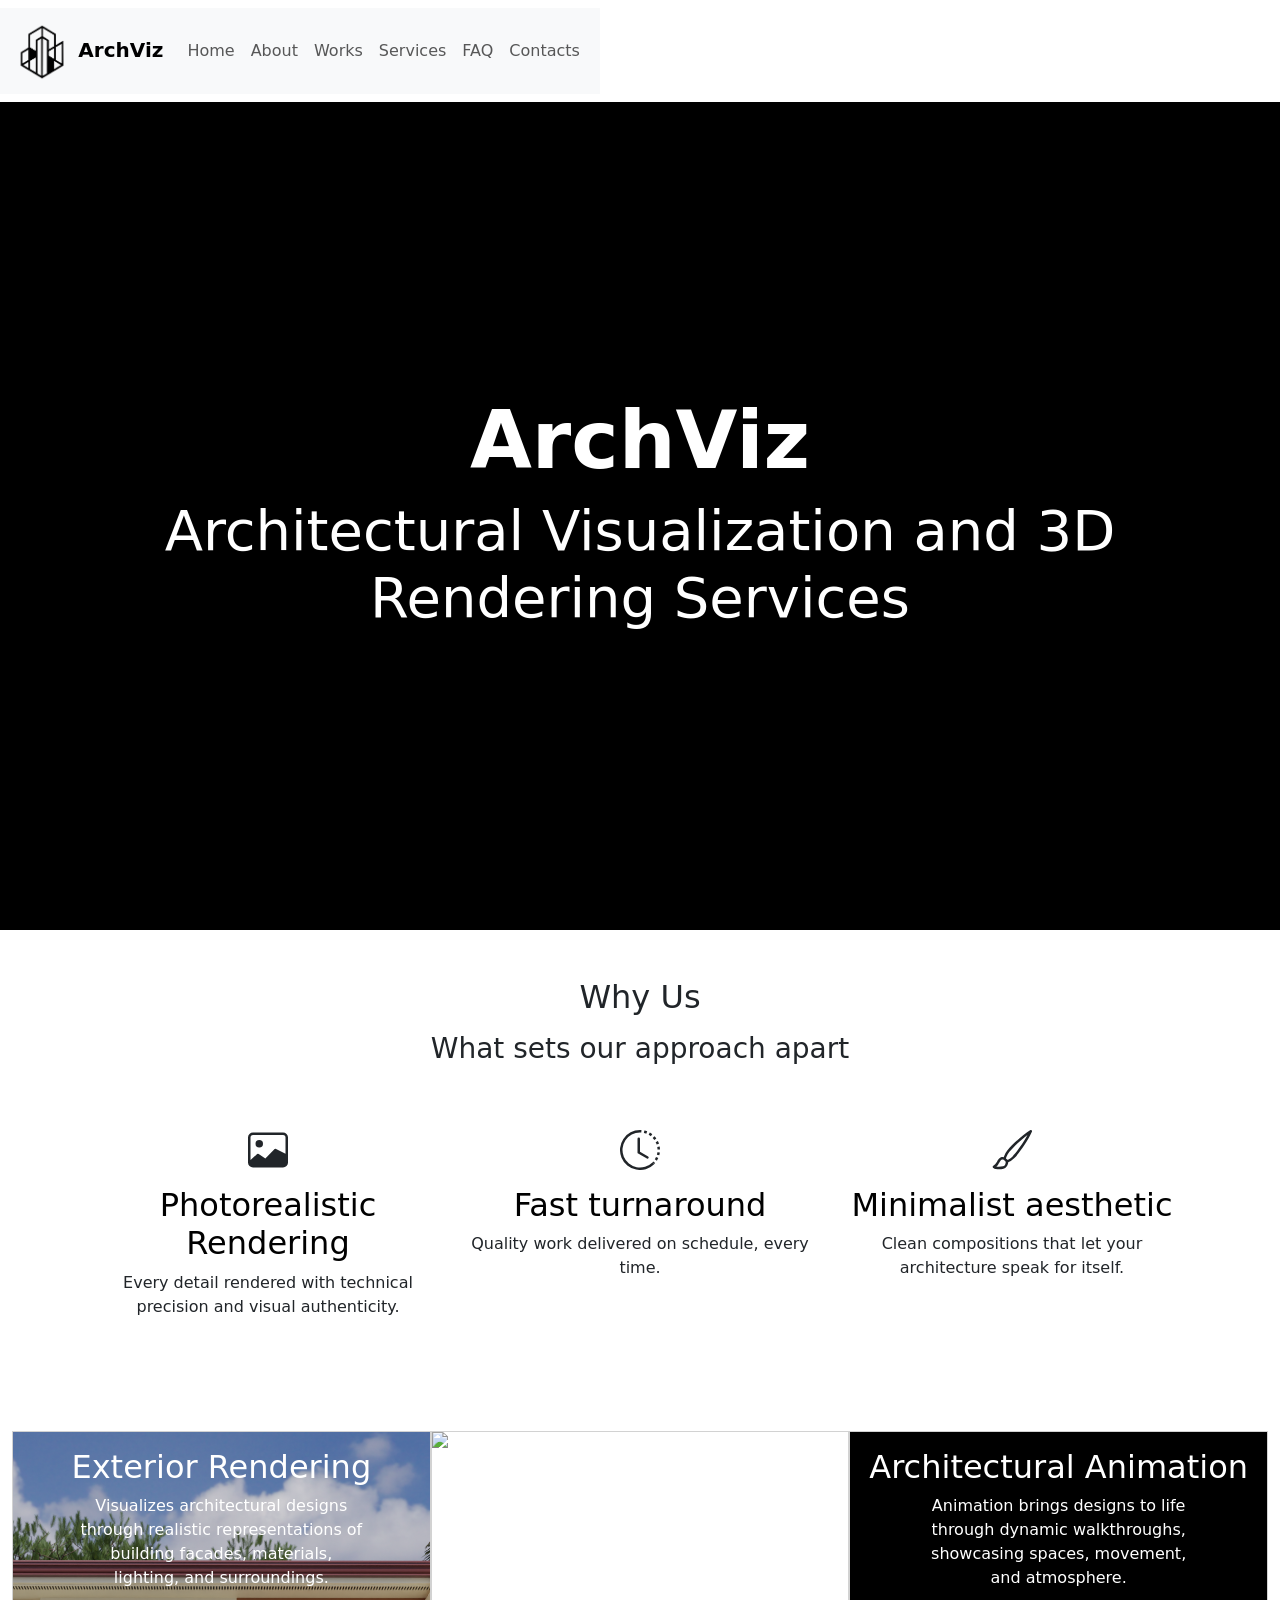
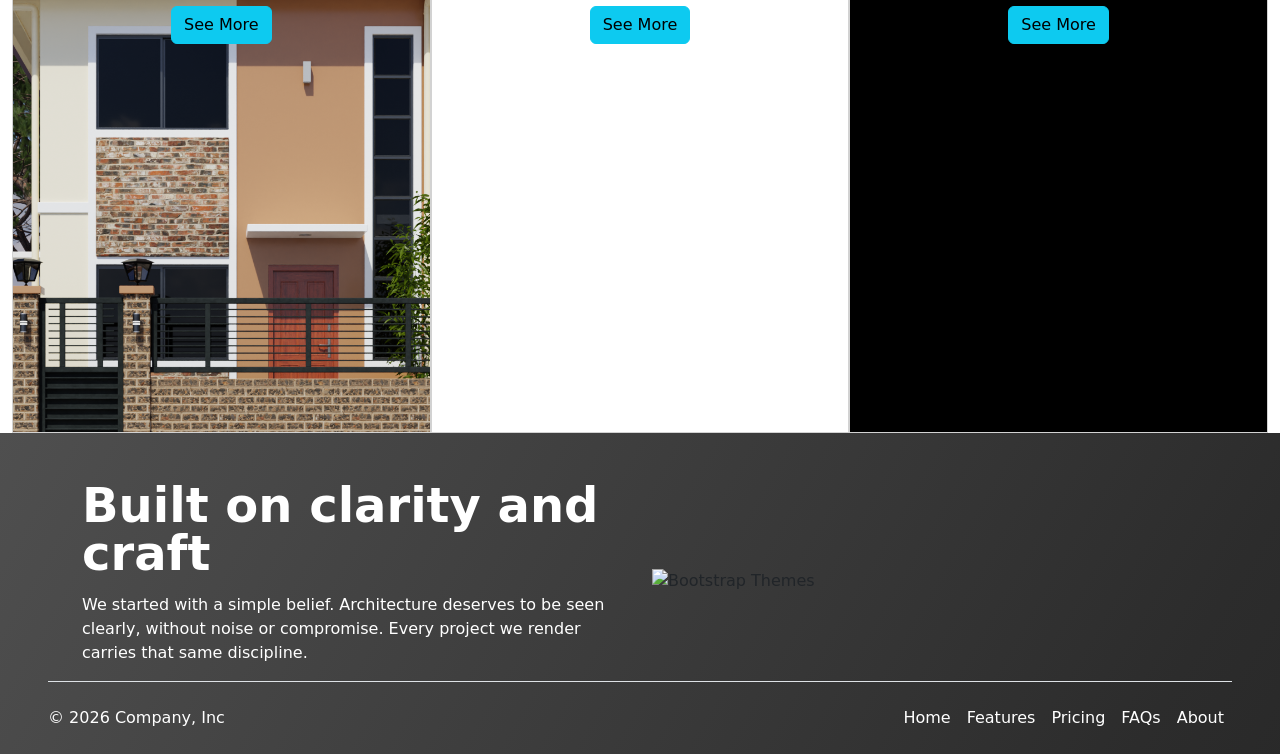
==== index.html @ f2f6d69a "Update index.html" ====
<!DOCTYPE html>
<html lang="en">
<head>
    <meta charset="UTF-8">
    <meta name="viewport" content="width=device-width, initial-scale=1.0">
    <title>ArchViz</title>
    <link rel="stylesheet" href="./style.css">
    <script src="./script.js"></script>
    <link href="https://cdn.jsdelivr.net/npm/bootstrap@5.3.8/dist/css/bootstrap.min.css" rel="stylesheet" integrity="sha384-sRIl4kxILFvY47J16cr9ZwB07vP4J8+LH7qKQnuqkuIAvNWLzeN8tE5YBujZqJLB" crossorigin="anonymous">
</head>

<body>

<!-- Loader Overlay -->
  <div id="loader-wrapper">
    <div class="loader-content">
        <!-- Replace with your logo -->
      <img src="./images/logo.png" alt="Logo" class="logo-loader mb-3">
    </div>
  </div>

<!-- Demo navbar -->
<section class="navbar">
<nav class="navbar navbar-expand-lg bg-body-tertiary">
  <div class="container-fluid">
    <a class="navbar-brand" href="#"> <img src="./images/logo.png" alt="" height="60px"> <b>ArchViz</b></a>
    <button class="navbar-toggler" type="button" data-bs-toggle="collapse" data-bs-target="#navbarSupportedContent" aria-controls="navbarSupportedContent" aria-expanded="false" aria-label="Toggle navigation">
      <span class="navbar-toggler-icon"></span>
    </button>
    <div class="collapse navbar-collapse" id="navbarSupportedContent">
      <ul class="navbar-nav me-auto mb-2 mb-lg-0">
        <li class="nav-item active"><a href="#" class="nav-link">Home</a></li>
        <li class="nav-item"><a href="#" class="nav-link">About</a></li>
        <li class="nav-item"><a href="#" class="nav-link">Works</a></li>
        <li class="nav-item"><a href="#" class="nav-link">Services</a></li>
        <li class="nav-item"><a href="#" class="nav-link">FAQ</a></li>
        <li class="nav-item"><a href="#" class="nav-link">Contacts</a></li>
      </ul>
    </div>
  </div>
</nav>
</section>
<!-- End -->


<!-- Background video -->
<section class="hero-header">
<div class="video-background-holder">
  <div class="video-background-overlay"></div>
  <video playsinline="playsinline" autoplay="autoplay" muted="muted" loop="loop">
        <source src="./videos/hero_01.mp4" type="video/mp4">
    </video>
  <div class="video-background-content container h-100">
    <div class="d-flex h-100 text-center align-items-center">
      <div class="w-100 text-white " >
        <h1 class="display-1 fw-bold">ArchViz</h1>
        <h2 class="display-4">Architectural Visualization and 3D Rendering Services</h2>
      </div>
    </div>
  </div>
</div>
</section>
<!-- End -->

<section class="benifits-section">
<div class="container px-4 py-5" id="featured-3" bis_skin_checked="1">
  <h2 class="pb-2 text-center">Why Us</h2>
  <h3 class="pb-2 text-center">What sets our approach apart</h3>
  <div class="row g-4 py-5 row-cols-1 row-cols-lg-3 text-center" bis_skin_checked="1">
    <div class="feature col" bis_skin_checked="1">
      <div class="feature-icon d-inline-flex align-items-center justify-content-center text-bg-white bg-gradient fs-2 mb-3" bis_skin_checked="1">
        <svg xmlns="http://www.w3.org/2000/svg" width="40" height="40" fill="currentColor" class="bi bi-image" viewBox="0 0 16 16">
          <path d="M6.002 5.5a1.5 1.5 0 1 1-3 0 1.5 1.5 0 0 1 3 0"/>
          <path d="M2.002 1a2 2 0 0 0-2 2v10a2 2 0 0 0 2 2h12a2 2 0 0 0 2-2V3a2 2 0 0 0-2-2zm12 1a1 1 0 0 1 1 1v6.5l-3.777-1.947a.5.5 0 0 0-.577.093l-3.71 3.71-2.66-1.772a.5.5 0 0 0-.63.062L1.002 12V3a1 1 0 0 1 1-1z"/>
        </svg>
      </div>
      <h3 class="fs-2 text-body-emphasis">Photorealistic Rendering</h3>
      <p>Every detail rendered with technical precision and visual authenticity.</p>
    </div>
    <div class="feature col" bis_skin_checked="1">
      <div class="feature-icon d-inline-flex align-items-center justify-content-center text-bg-white bg-gradient fs-2 mb-3" bis_skin_checked="1">
        <svg xmlns="http://www.w3.org/2000/svg" width="40" height="40" fill="currentColor" class="bi bi-clock-history" viewBox="0 0 16 16">
          <path d="M8.515 1.019A7 7 0 0 0 8 1V0a8 8 0 0 1 .589.022zm2.004.45a7 7 0 0 0-.985-.299l.219-.976q.576.129 1.126.342zm1.37.71a7 7 0 0 0-.439-.27l.493-.87a8 8 0 0 1 .979.654l-.615.789a7 7 0 0 0-.418-.302zm1.834 1.79a7 7 0 0 0-.653-.796l.724-.69q.406.429.747.91zm.744 1.352a7 7 0 0 0-.214-.468l.893-.45a8 8 0 0 1 .45 1.088l-.95.313a7 7 0 0 0-.179-.483m.53 2.507a7 7 0 0 0-.1-1.025l.985-.17q.1.58.116 1.17zm-.131 1.538q.05-.254.081-.51l.993.123a8 8 0 0 1-.23 1.155l-.964-.267q.069-.247.12-.501m-.952 2.379q.276-.436.486-.908l.914.405q-.24.54-.555 1.038zm-.964 1.205q.183-.183.35-.378l.758.653a8 8 0 0 1-.401.432z"/>
          <path d="M8 1a7 7 0 1 0 4.95 11.95l.707.707A8.001 8.001 0 1 1 8 0z"/>
          <path d="M7.5 3a.5.5 0 0 1 .5.5v5.21l3.248 1.856a.5.5 0 0 1-.496.868l-3.5-2A.5.5 0 0 1 7 9V3.5a.5.5 0 0 1 .5-.5"/>
        </svg>
      </div>
      <h3 class="fs-2 text-body-emphasis">Fast turnaround</h3>
      <p>Quality work delivered on schedule, every time.</p>

    </div>
    <div class="feature col" bis_skin_checked="1">
      <div class="feature-icon d-inline-flex align-items-center justify-content-center text-bg-whjite bg-gradient fs-2 mb-3" bis_skin_checked="1">
        <svg xmlns="http://www.w3.org/2000/svg" width="40" height="40" fill="currentColor" class="bi bi-brush" viewBox="0 0 16 16">
         <path d="M15.825.12a.5.5 0 0 1 .132.584c-1.53 3.43-4.743 8.17-7.095 10.64a6.1 6.1 0 0 1-2.373 1.534c-.018.227-.06.538-.16.868-.201.659-.667 1.479-1.708 1.74a8.1 8.1 0 0 1-3.078.132 4 4 0 0 1-.562-.135 1.4 1.4 0 0 1-.466-.247.7.7 0 0 1-.204-.288.62.62 0 0 1 .004-.443c.095-.245.316-.38.461-.452.394-.197.625-.453.867-.826.095-.144.184-.297.287-.472l.117-.198c.151-.255.326-.54.546-.848.528-.739 1.201-.925 1.746-.896q.19.012.348.048c.062-.172.142-.38.238-.608.261-.619.658-1.419 1.187-2.069 2.176-2.67 6.18-6.206 9.117-8.104a.5.5 0 0 1 .596.04M4.705 11.912a1.2 1.2 0 0 0-.419-.1c-.246-.013-.573.05-.879.479-.197.275-.355.532-.5.777l-.105.177c-.106.181-.213.362-.32.528a3.4 3.4 0 0 1-.76.861c.69.112 1.736.111 2.657-.12.559-.139.843-.569.993-1.06a3 3 0 0 0 .126-.75zm1.44.026c.12-.04.277-.1.458-.183a5.1 5.1 0 0 0 1.535-1.1c1.9-1.996 4.412-5.57 6.052-8.631-2.59 1.927-5.566 4.66-7.302 6.792-.442.543-.795 1.243-1.042 1.826-.121.288-.214.54-.275.72v.001l.575.575zm-4.973 3.04.007-.005zm3.582-3.043.002.001h-.002z"/>
        /svg>
      </div>
      <h3 class="fs-2 text-body-emphasis">Minimalist aesthetic</h3>
      <p>Clean compositions that let your architecture speak for itself.</p>
    </div>
  </div>
</div>
</section>


<section id="features-list">
<div class="container-fluid">
    <div class="row no-padding mt-0">
      <div class="card rounded-0 text-white col-lg-4">
        <img src="./images/exterior_01.png" class="card-img" alt="...">
        <div class="card-img-overlay d-flex flex-column justify-content-start align-items-center">
          <h2 class="card-title">Exterior Rendering</h2>
          <p class="card-text px-0 px-sm-3 px-xl-5">Visualizes architectural designs through realistic representations of building facades, materials, lighting, and surroundings.</p>
          <button type="button" class="btn btn-info">See More</button>
        </div>
      </div>
      <div class="card rounded-0 text-white col-lg-4">
        <img src="./images/interior_01.png" class="card-img" alt="...">
        <div class="card-img-overlay d-flex flex-column justify-content-start align-items-center">
          <h2 class="card-title">Interior Rendering</h2>
          <p class="card-text px-0 px-sm-3 px-xl-5">Transforms design concepts into realistic visuals, showcasing layout, lighting, materials, and overall ambiance.</p>
          <button type="button" class="btn btn-info">See More</button>
        </div>
      </div>
      <div class="card rounded-0 text-white col-lg-4">
        <div class="video-background-holder1 card-img">
          <video playsinline="playsinline" autoplay="autoplay" muted="muted" loop="loop">
                <source src="./videos/animation.mp4" type="video/mp4">
            </video>
        </div>
        <div class="card-img-overlay d-flex flex-column justify-content-start align-items-center">
          <h2 class="card-title">Architectural Animation</h2>
          <p class="card-text px-0 px-sm-3 px-xl-5">Animation brings designs to life through dynamic walkthroughs, showcasing spaces, movement, and atmosphere.</p>
          <button type="button" class="btn btn-info">See More</button>
        </div>
      </div>
    </div>
</div>
</section>

<section id="about-section" class="gradient-background">
  <div class="container col-xl-12">
    <div class="row flex-lg-row-reverse align-items-center pt-5">
      <div class="col-10 col-sm-8 col-lg-6"">
        <img src="./images/about_section.png" class="d-block mx-lg-auto img-fluid" alt="Bootstrap Themes" height="200" loading="lazy">
      </div>
      <div class="col-lg-6 text-white">
        <h2 class="display-5 fw-bold lh-1 mb-3">Built on clarity and craft</h2>
        <p>We started with a simple belief. Architecture deserves to be seen clearly, without noise or compromise. Every project we render carries that same discipline.</p>
      </div>
    </div>
  </div>
    <footer class="d-flex flex-wrap justify-content-between align-items-center py-3 my-0 mx-5 border-top">
    <p class="col-md-4 mb-0 text-white">© 2026 Company, Inc</p>
    <ul class="nav col-md-4 justify-content-end">
      <li class="nav-item">
        <a href="#" class="nav-link px-2 text-white ">Home</a>
      </li>
      <li class="nav-item">
        <a href="#" class="nav-link px-2 text-white">Features</a>
      </li>
      <li class="nav-item"><a href="#" class="nav-link px-2 text-white">Pricing</a>
      </li>
      <li class="nav-item"><a href="#" class="nav-link px-2 text-white">FAQs</a>
      </li>
      <li class="nav-item"><a href="#" class="nav-link px-2 text-white">About</a>
      </li>
    </ul>
  </footer>
</section>


<script src="https://cdn.jsdelivr.net/npm/bootstrap@5.3.8/dist/js/bootstrap.bundle.min.js" integrity="sha384-FKyoEForCGlyvwx9Hj09JcYn3nv7wiPVlz7YYwJrWVcXK/BmnVDxM+D2scQbITxI" crossorigin="anonymous"></script>
</body>
</html>
---- style.css ----
/*
*
* ==========================================
* CUSTOM UTIL CLASSES
* ==========================================
*
*/
.video-background-holder {
  position: relative;
  background-color: black;
  height: calc(100vh - 72px);
  min-height: 25rem;
  width: 100%;
  overflow: hidden;
}

.video-background-holder video {
  position: absolute;
  top: 50%;
  left: 50%;
  min-width: 100%;
  min-height: 100%;
  width: auto;
  height: auto;
  z-index: 0;
  -ms-transform: translateX(-50%) translateY(-50%);
  -moz-transform: translateX(-50%) translateY(-50%);
  -webkit-transform: translateX(-50%) translateY(-50%);
  transform: translateX(-50%) translateY(-50%);
}

.video-background-content {
  position: relative;
  z-index: 2;
}

.video-background-overlay {
  position: absolute;
  top: 0;
  left: 0;
  height: 100%;
  width: 100%;
  background-color: black;
  opacity: 0.5;
  z-index: 1;
}


.video-background-holder1 {
  position: relative;
  background-color: black;
  min-height: 25rem;
  width: 100%;
  overflow: hidden;
}

.video-background-holder1 video {
  position: absolute;
  top: 50%;
  left: 50%;
  min-width: 100%;
  min-height: 100%;
  width: auto;
  height: auto;
  z-index: 0;
  -ms-transform: translateX(-50%) translateY(-50%);
  -moz-transform: translateX(-50%) translateY(-50%);
  -webkit-transform: translateX(-50%) translateY(-50%);
  transform: translateX(-50%) translateY(-50%);
}
/*
*
* ==========================================
* FOR DEMO PURPOSES
* ==========================================
*
*/

#loader-wrapper {
    position: fixed;
    top: 0;
    left: 0;
    width: 100%;
    height: 100%;
    background-color: #ffffff; /* Loader background */
    display: flex;
    justify-content: center;
    align-items: center;
    z-index: 9999; /* Ensure it stays on top */
    transition: opacity 0.5s ease-out, visibility 0.5s;
}

.loader-content {
    text-align: center;
}

.logo-loader {
    width: 300px; /* Adjust size */
    display: block;
}

/* Class to fade out the loader */
#loader-wrapper.loaded {
    opacity: 0;
    visibility: hidden;
}

/* PAGE LOADER */

/* Custom CSS to remove gaps */
.no-padding [class*='col-'] {
    padding-left: 0;
    padding-right: 0;
}
.no-padding.row {
    height: 300%;
    margin-left: 0;
    margin-right: 0;
}

.card-img {
    border-radius: 0 !important;
    height: 600px;       /* Set your desired height */
    width: 100%;         /* Fill the horizontal column */
    object-fit: cover;   /* Maintain aspect ratio by cropping */
}

.card-text{
  text-align: center;
}

.gradient-background {
  background: linear-gradient(300deg, #141414, #2C2C2C, #4F4F4F);
  background-size: 180% 180%;
  animation: gradient-animation 18s ease infinite;
}

@keyframes gradient-animation {
  0% {
    background-position: 0% 50%;
  }
  50% {
    background-position: 100% 50%;
  }
  100% {
    background-position: 0% 50%;
  }
}
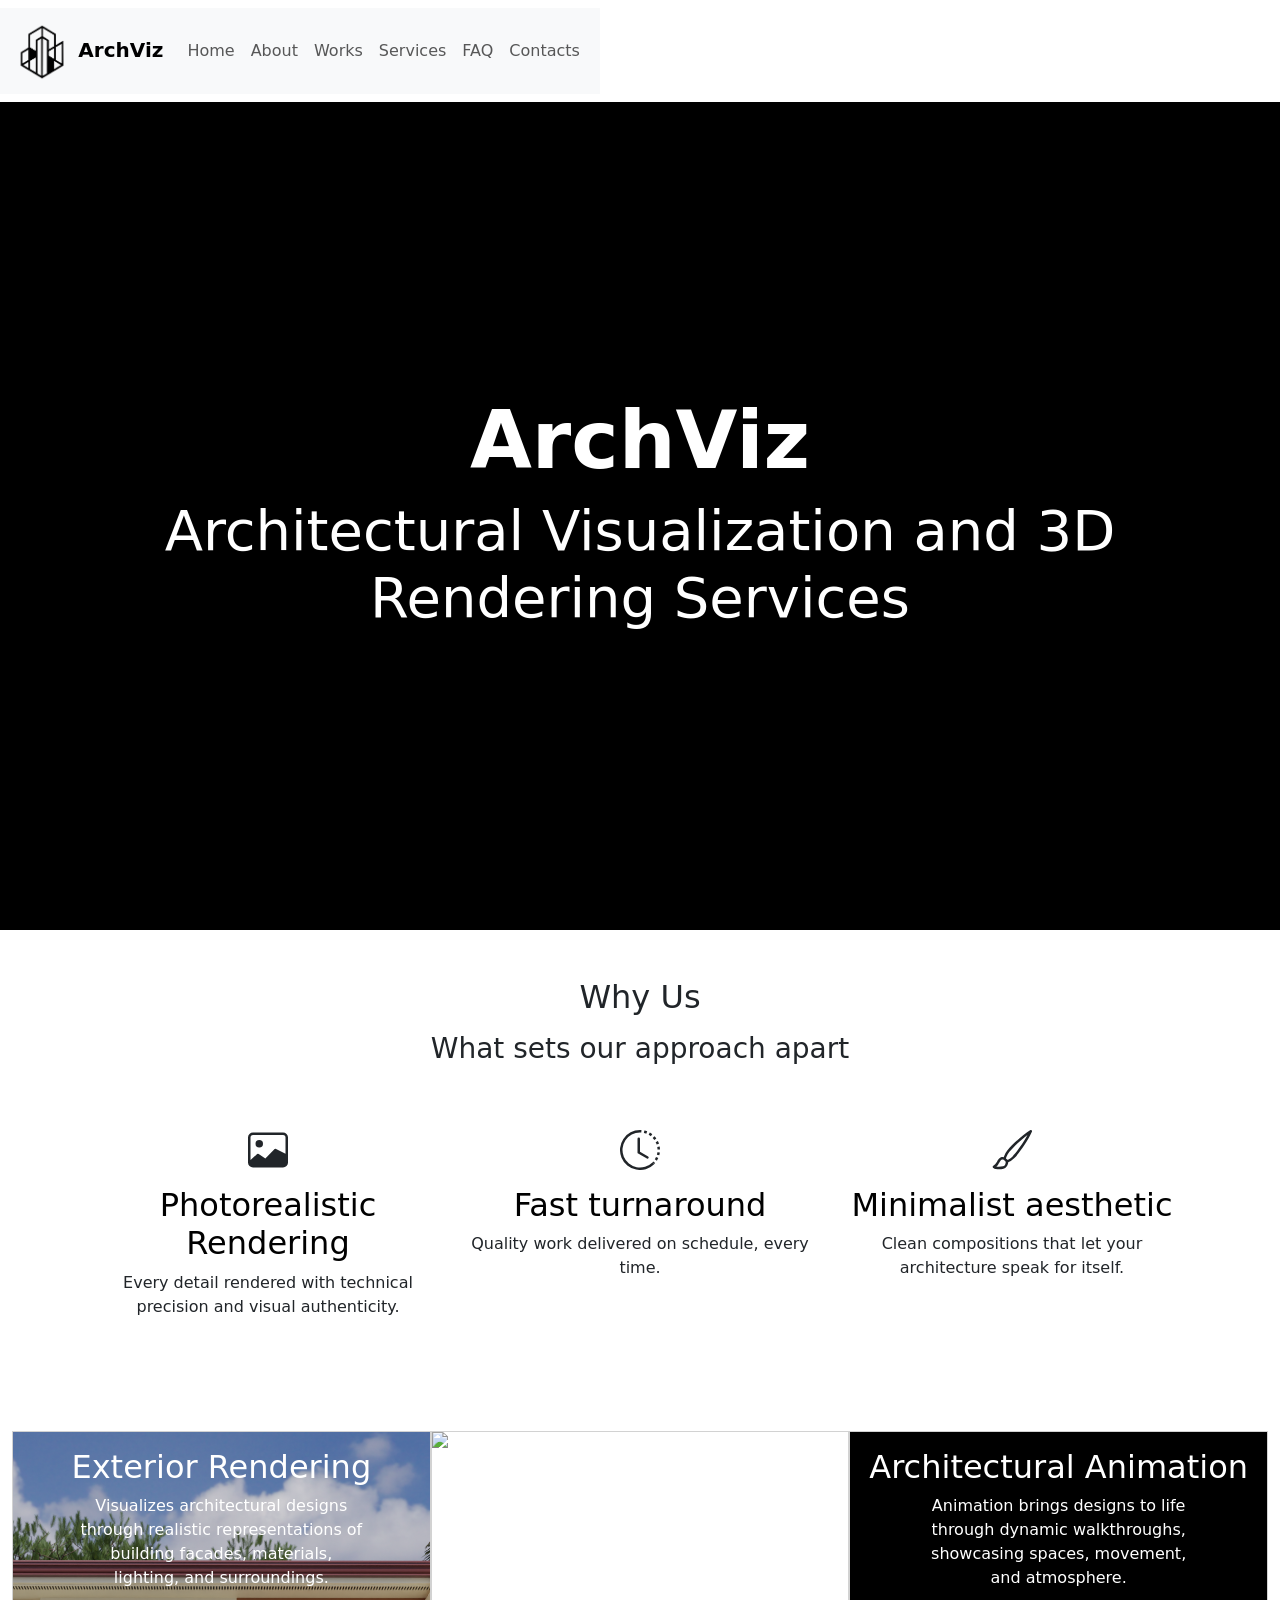
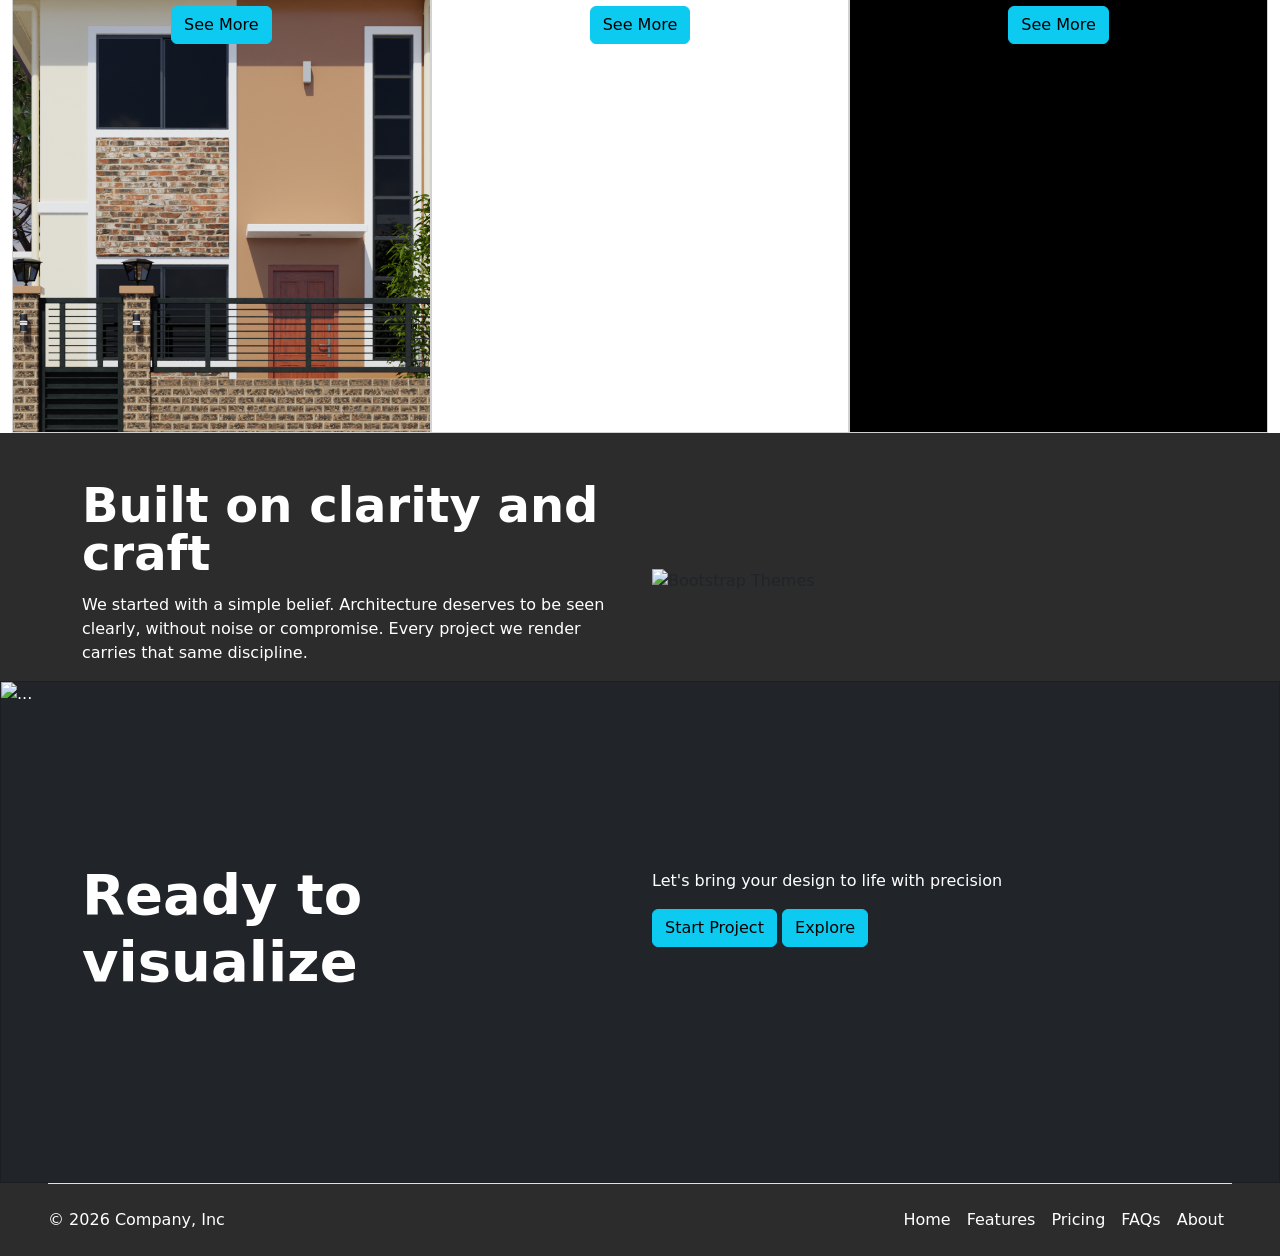
==== commit be67615e: "Add files via upload" ====
--- a/index.html
+++ b/index.html
@@ -52,7 +52,7 @@
     </video>
   <div class="video-background-content container h-100">
     <div class="d-flex h-100 text-center align-items-center">
-      <div class="w-100 text-white " >
+      <div class="w-100 text-white" >
         <h1 class="display-1 fw-bold">ArchViz</h1>
         <h2 class="display-4">Architectural Visualization and 3D Rendering Services</h2>
       </div>
@@ -138,7 +138,7 @@
 </div>
 </section>
 
-<section id="about-section" class="gradient-background">
+<section id="about-section" class="dark-bg">
   <div class="container col-xl-12">
     <div class="row flex-lg-row-reverse align-items-center pt-5">
       <div class="col-10 col-sm-8 col-lg-6"">
@@ -150,7 +150,32 @@
       </div>
     </div>
   </div>
-    <footer class="d-flex flex-wrap justify-content-between align-items-center py-3 my-0 mx-5 border-top">
+</section>
+
+<section id="CTA">
+  <div class="container-fluid px-0">
+    <div class="card rounded-0 bg-dark text-white">
+      <img src="./images/cta.png" class="cta-image" alt="...">
+      <div class="card-img-overlay d-flex flex-row justify-content-start align-items-center p-5">
+        <div class="container">
+        <div class="row">
+        <div class="col-lg-6 ">
+          <h2 class="display-4 fw-bold">Ready to visualize</h2>
+        </div>
+        <div class="col-lg-6 pt-sm-2">
+          <p>Let's bring your design to life with precision</p>
+          <button type="button" class="btn btn-info">Start Project</button>
+          <button type="button" class="btn btn-info">Explore</button>
+        </div>
+        </div>
+        </div>
+      </div>
+    </div>
+  </div>
+</section>
+
+<section id="footer" class="dark-bg">
+  <footer class="d-flex flex-wrap justify-content-between align-items-center py-3 my-0 mx-5 border-top">
     <p class="col-md-4 mb-0 text-white">© 2026 Company, Inc</p>
     <ul class="nav col-md-4 justify-content-end">
       <li class="nav-item">
@@ -172,4 +197,4 @@
 
 <script src="https://cdn.jsdelivr.net/npm/bootstrap@5.3.8/dist/js/bootstrap.bundle.min.js" integrity="sha384-FKyoEForCGlyvwx9Hj09JcYn3nv7wiPVlz7YYwJrWVcXK/BmnVDxM+D2scQbITxI" crossorigin="anonymous"></script>
 </body>
-</html>
+</html>
--- a/style.css
+++ b/style.css
@@ -125,6 +125,13 @@
     object-fit: cover;   /* Maintain aspect ratio by cropping */
 }
 
+.cta-image {
+    border-radius: 0 !important;
+    height: 500px;       /* Set your desired height */
+    width: 100%;         /* Fill the horizontal column */
+    object-fit: cover;   /* Maintain aspect ratio by cropping */
+}
+
 .card-text{
   text-align: center;
 }
@@ -145,4 +152,8 @@
   100% {
     background-position: 0% 50%;
   }
+}
+
+.dark-bg {
+  background-color: #2C2C2C;
 }
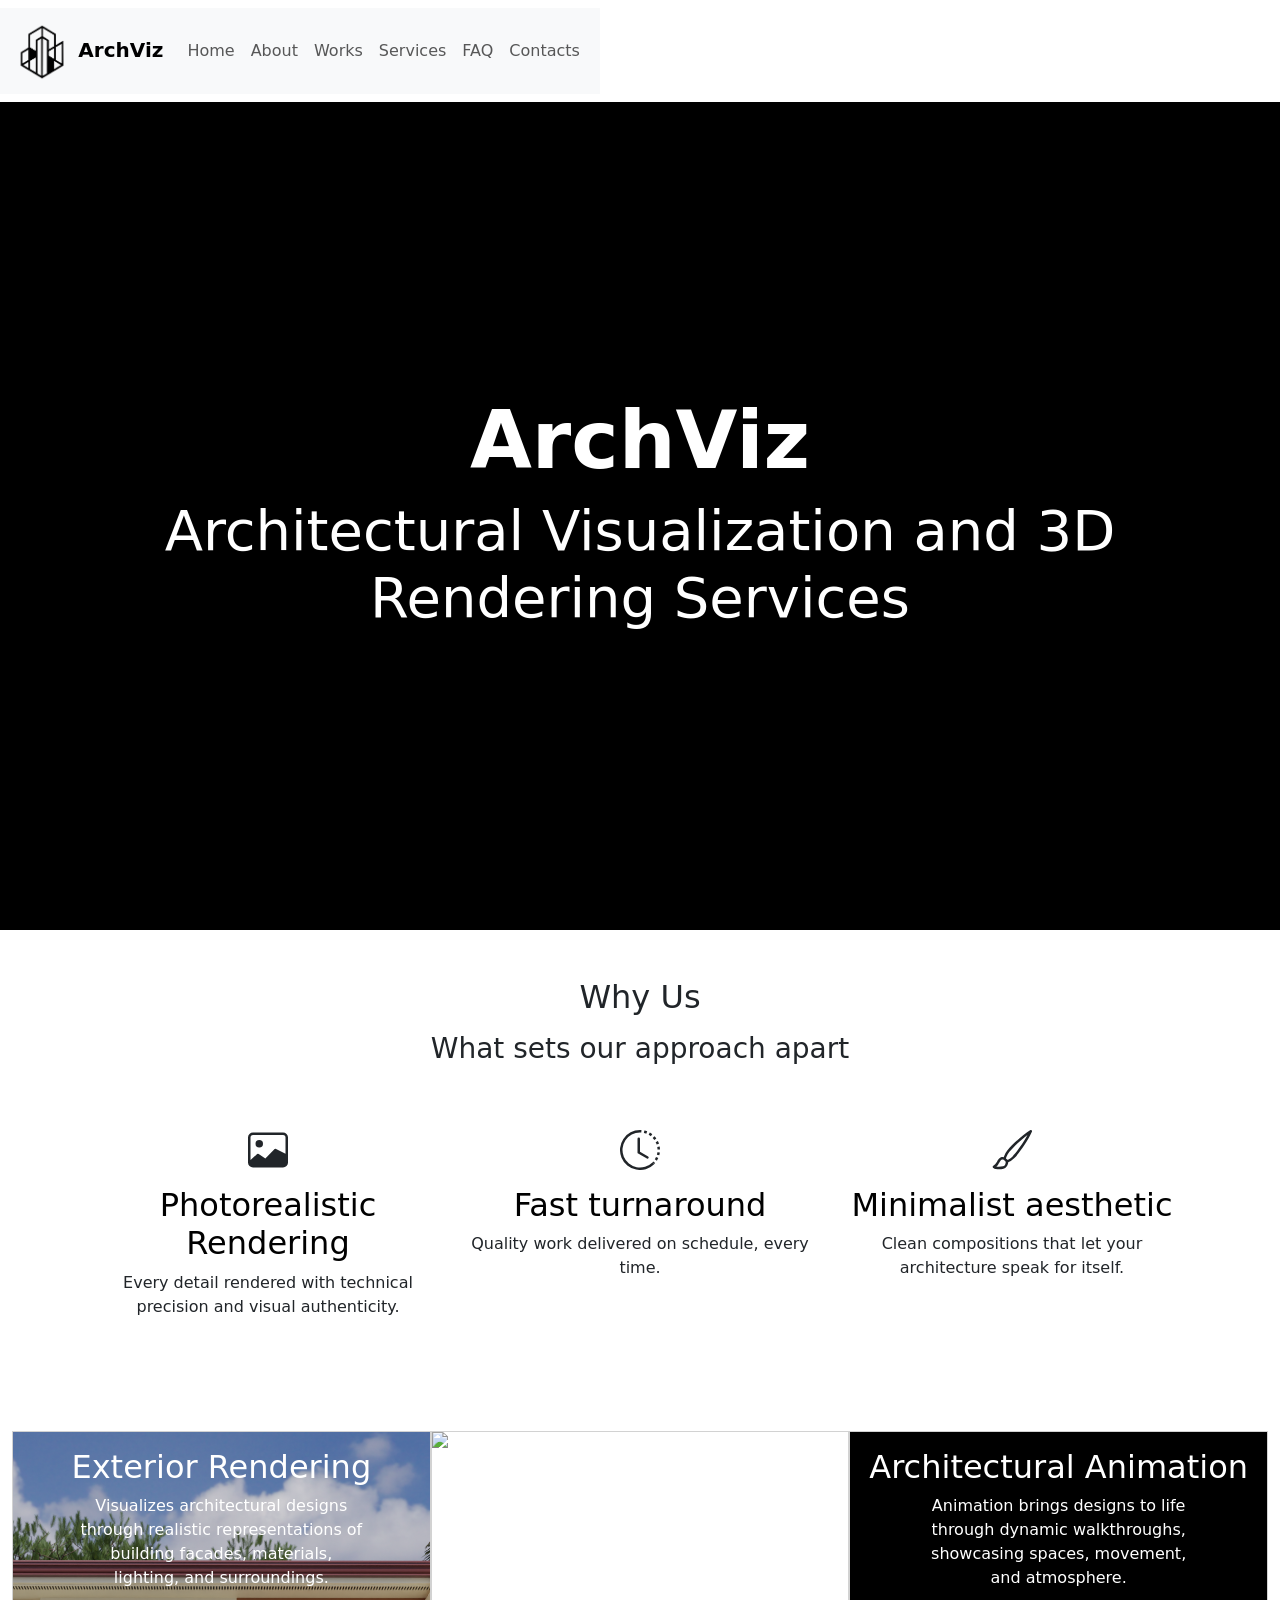
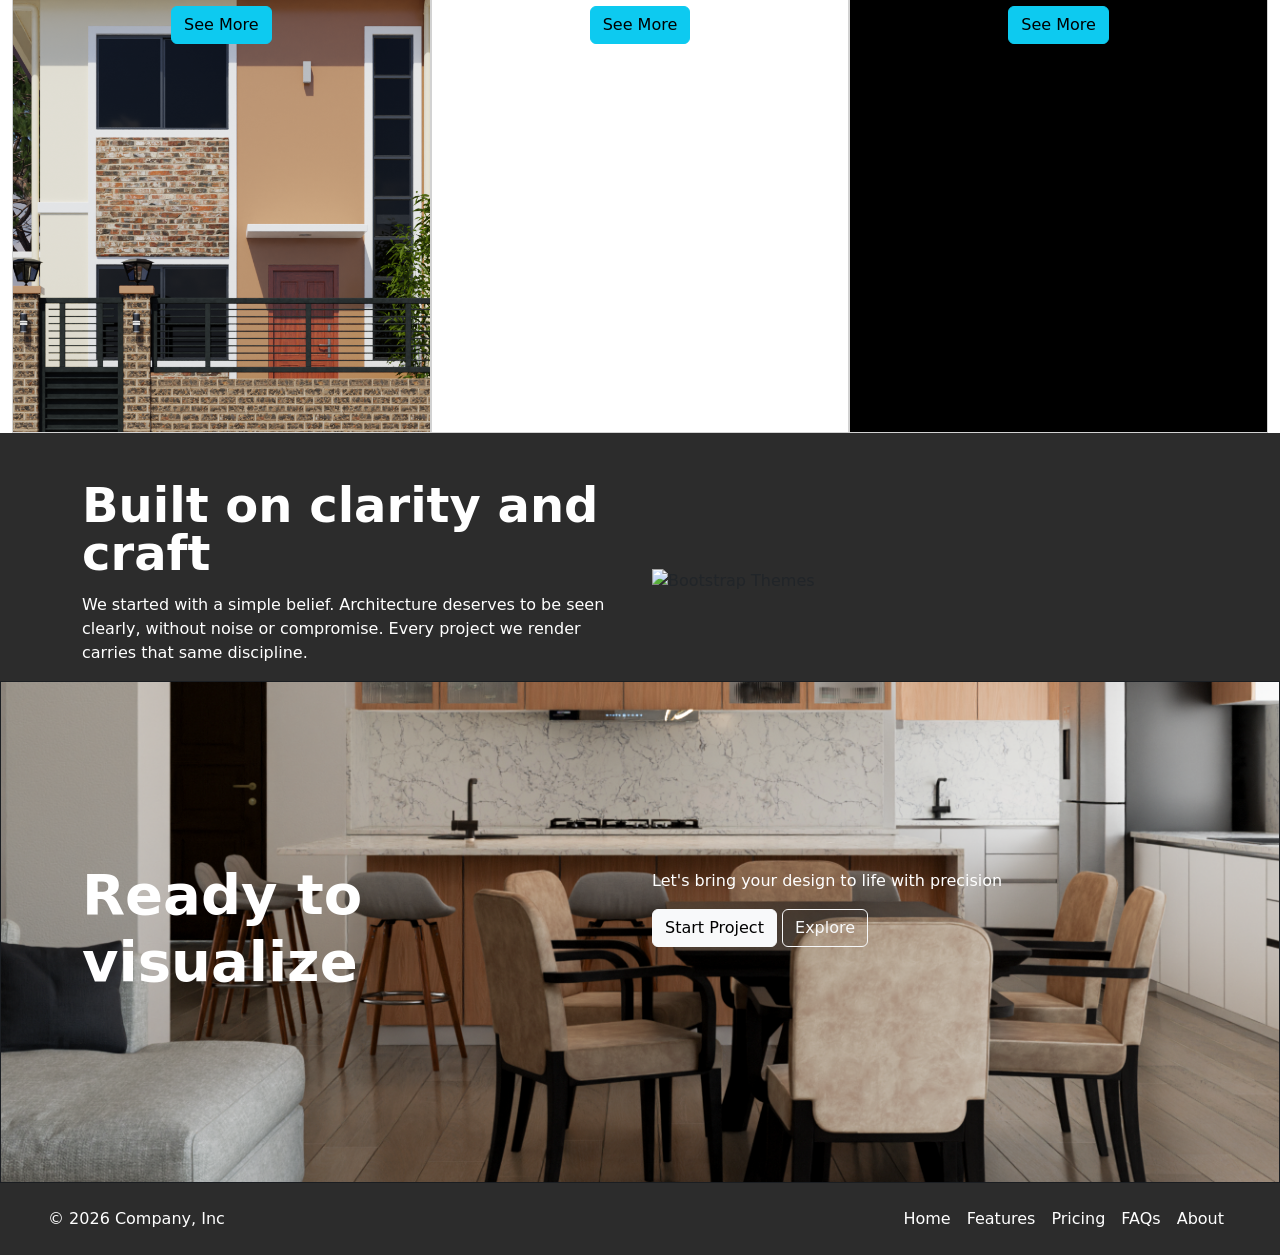
==== commit 7e1eaa3c: "Add files via upload" ====
--- a/index.html
+++ b/index.html
@@ -164,8 +164,8 @@
         </div>
         <div class="col-lg-6 pt-sm-2">
           <p>Let's bring your design to life with precision</p>
-          <button type="button" class="btn btn-info">Start Project</button>
-          <button type="button" class="btn btn-info">Explore</button>
+          <button type="button" class="btn btn-light">Start Project</button>
+          <button type="button" class="btn btn-outline-light">Explore</button>
         </div>
         </div>
         </div>
@@ -175,7 +175,7 @@
 </section>
 
 <section id="footer" class="dark-bg">
-  <footer class="d-flex flex-wrap justify-content-between align-items-center py-3 my-0 mx-5 border-top">
+  <footer class="d-flex flex-wrap justify-content-between align-items-center py-3 my-0 mx-5">
     <p class="col-md-4 mb-0 text-white">© 2026 Company, Inc</p>
     <ul class="nav col-md-4 justify-content-end">
       <li class="nav-item">
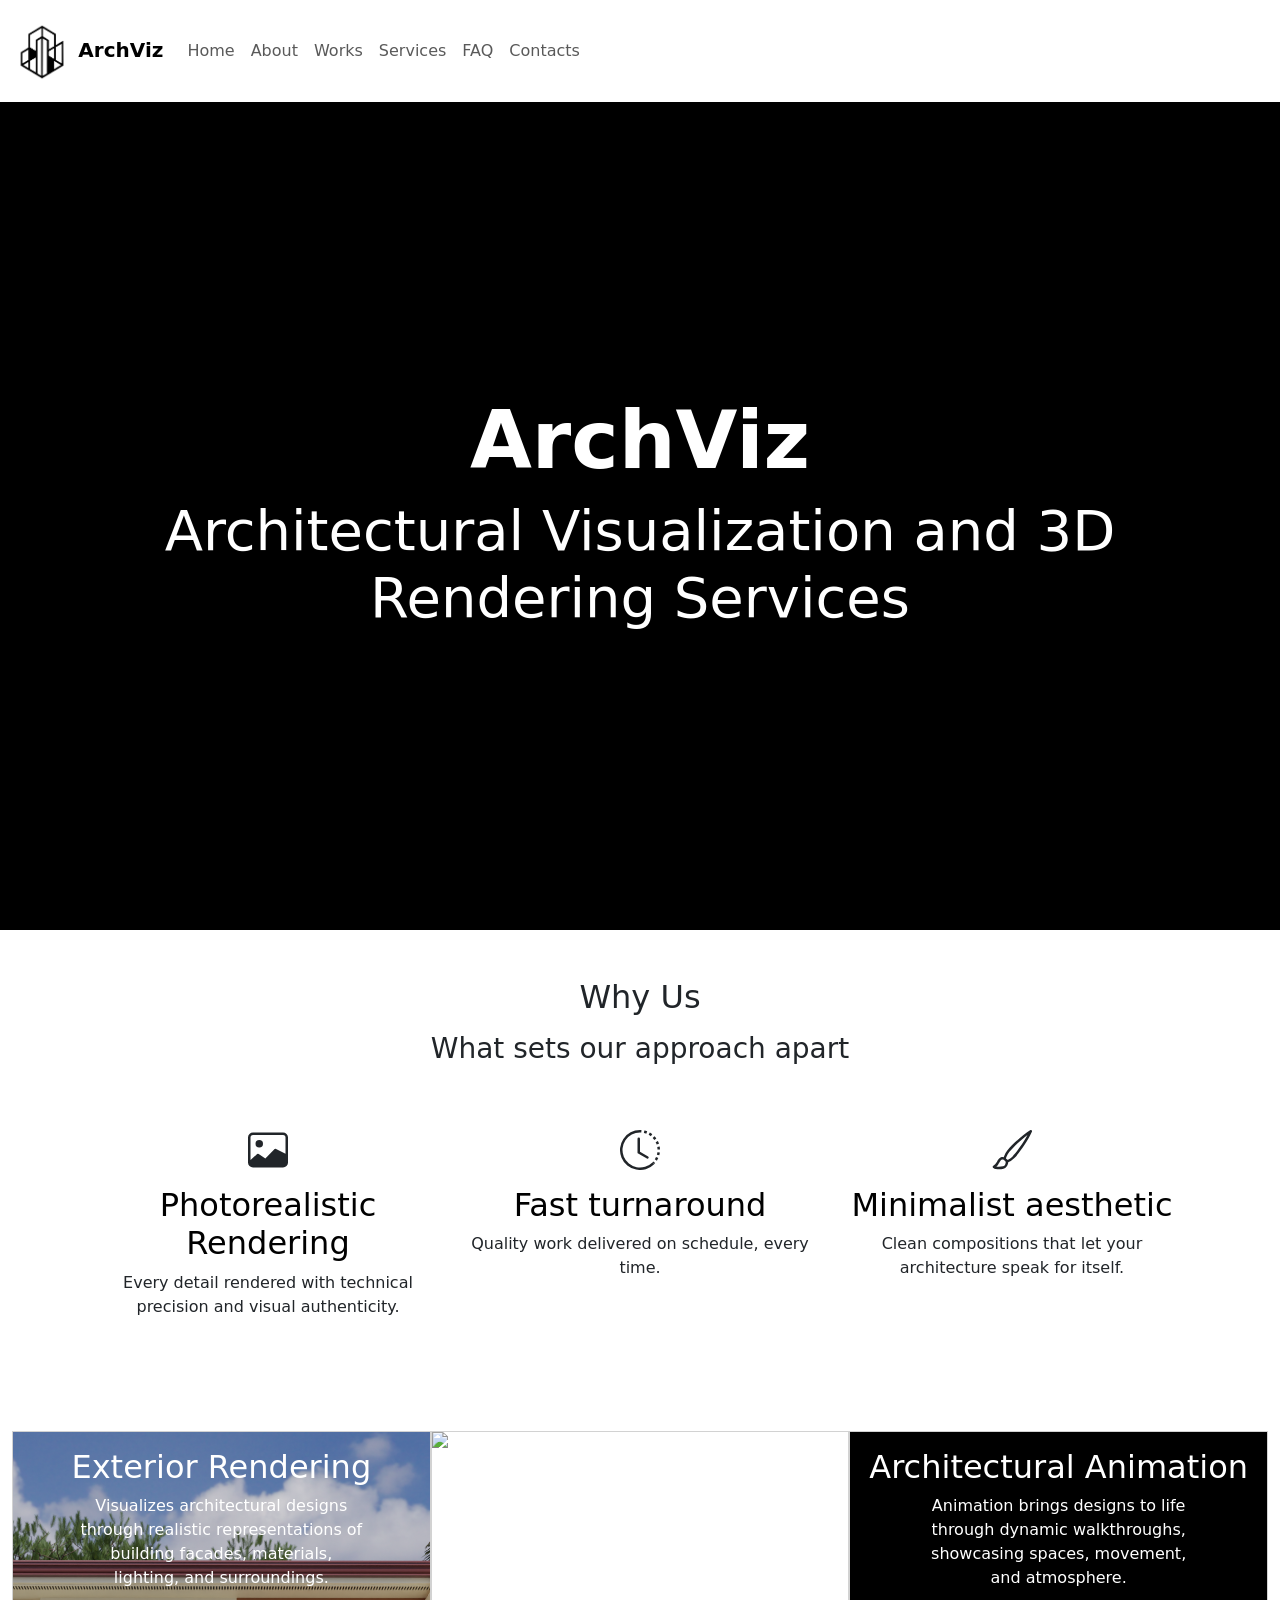
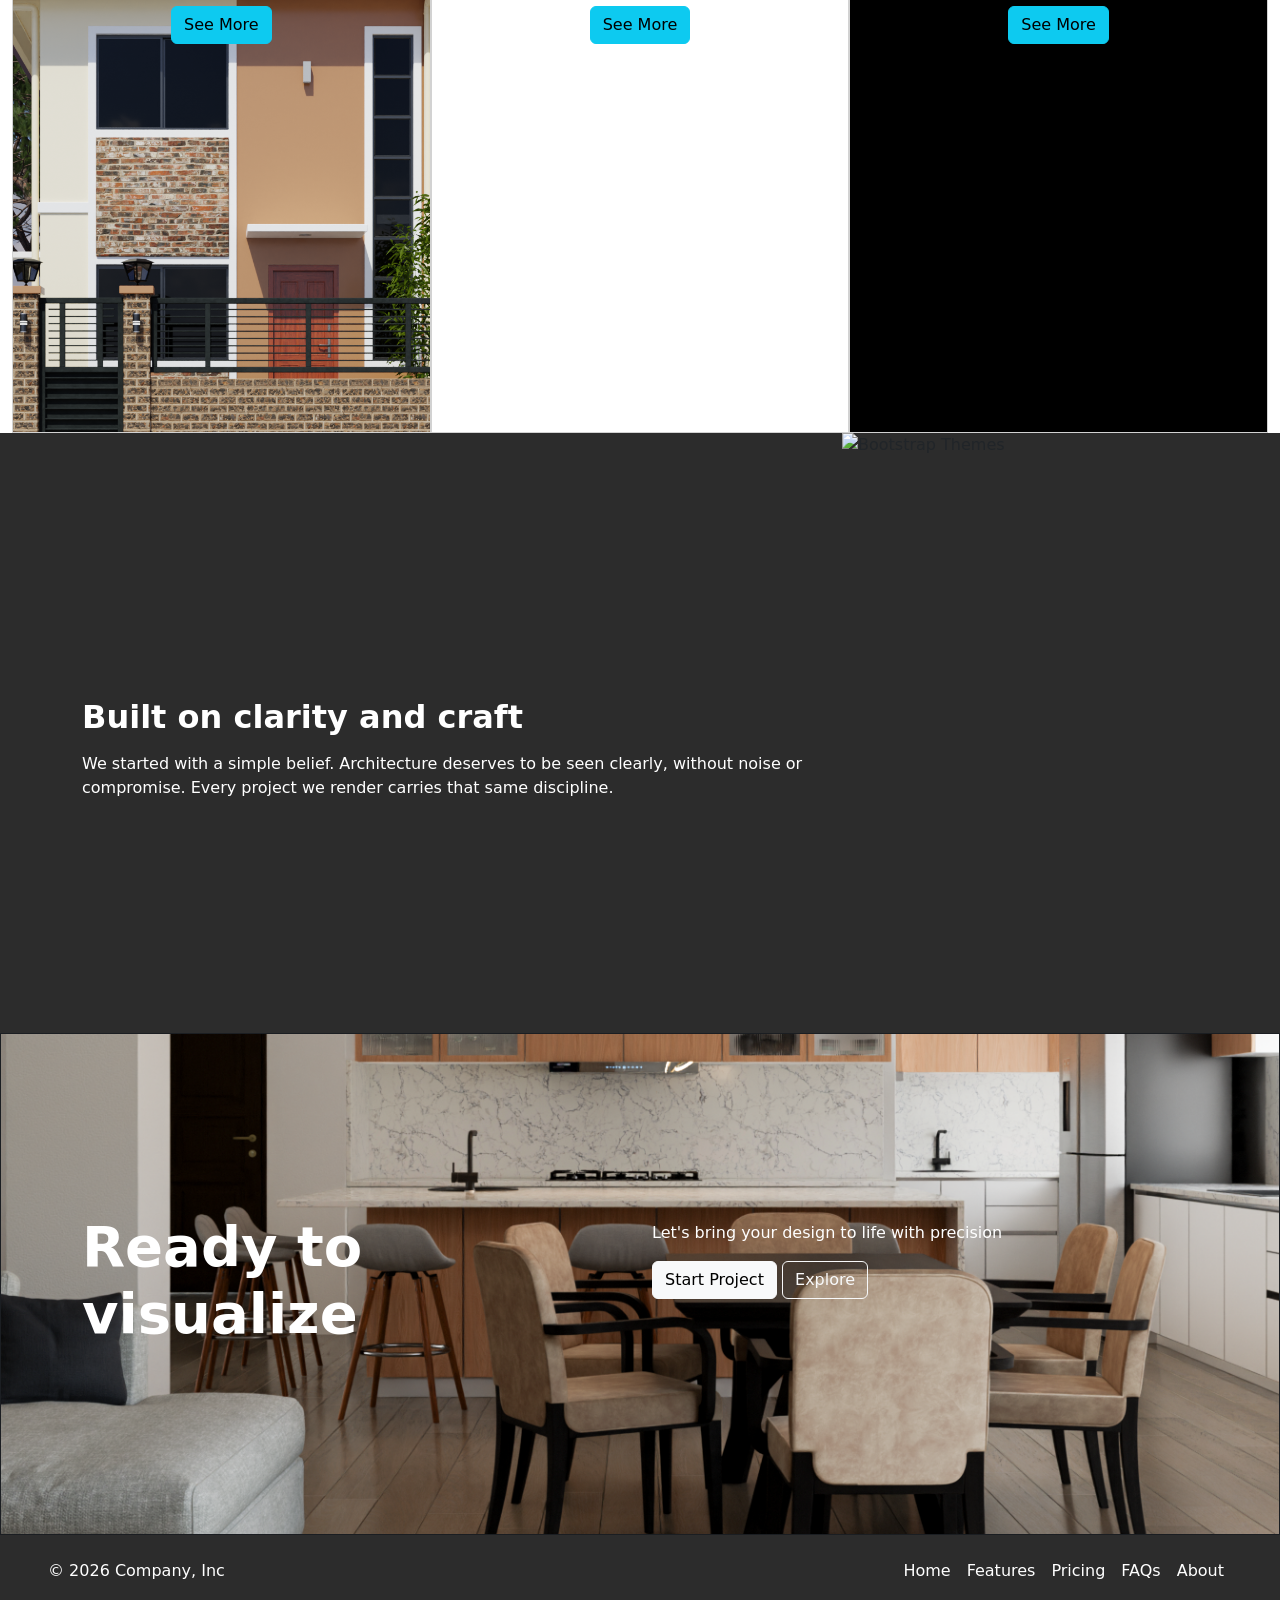
==== commit 7428f472: "Add files via upload" ====
--- a/index.html
+++ b/index.html
@@ -21,7 +21,7 @@
 
 <!-- Demo navbar -->
 <section class="navbar">
-<nav class="navbar navbar-expand-lg bg-body-tertiary">
+<nav class="navbar navbar-expand-lg">
   <div class="container-fluid">
     <a class="navbar-brand" href="#"> <img src="./images/logo.png" alt="" height="60px"> <b>ArchViz</b></a>
     <button class="navbar-toggler" type="button" data-bs-toggle="collapse" data-bs-target="#navbarSupportedContent" aria-controls="navbarSupportedContent" aria-expanded="false" aria-label="Toggle navigation">
@@ -140,12 +140,12 @@
 
 <section id="about-section" class="dark-bg">
   <div class="container col-xl-12">
-    <div class="row flex-lg-row-reverse align-items-center pt-5">
-      <div class="col-10 col-sm-8 col-lg-6"">
-        <img src="./images/about_section.png" class="d-block mx-lg-auto img-fluid" alt="Bootstrap Themes" height="200" loading="lazy">
-      </div>
-      <div class="col-lg-6 text-white">
-        <h2 class="display-5 fw-bold lh-1 mb-3">Built on clarity and craft</h2>
+    <div class="row flex-lg-row-reverse align-items-center">
+      <div class="col-10 col-sm-8 col-lg-4">
+        <img src="./images/about_section.png" class="d-block mx-lg-auto img-fluid" alt="Bootstrap Themes" style="height: 600px; width: 100%; object-fit: cover;">
+      </div>
+      <div class="col-lg-8 mt-sm-5 text-white">
+        <h2 class="fw-bold mb-3">Built on clarity and craft</h2>
         <p>We started with a simple belief. Architecture deserves to be seen clearly, without noise or compromise. Every project we render carries that same discipline.</p>
       </div>
     </div>
--- a/style.css
+++ b/style.css
@@ -1,10 +1,3 @@
-/*
-*
-* ==========================================
-* CUSTOM UTIL CLASSES
-* ==========================================
-*
-*/
 .video-background-holder {
   position: relative;
   background-color: black;
@@ -68,13 +61,7 @@
   -webkit-transform: translateX(-50%) translateY(-50%);
   transform: translateX(-50%) translateY(-50%);
 }
-/*
-*
-* ==========================================
-* FOR DEMO PURPOSES
-* ==========================================
-*
-*/
+
 
 #loader-wrapper {
     position: fixed;
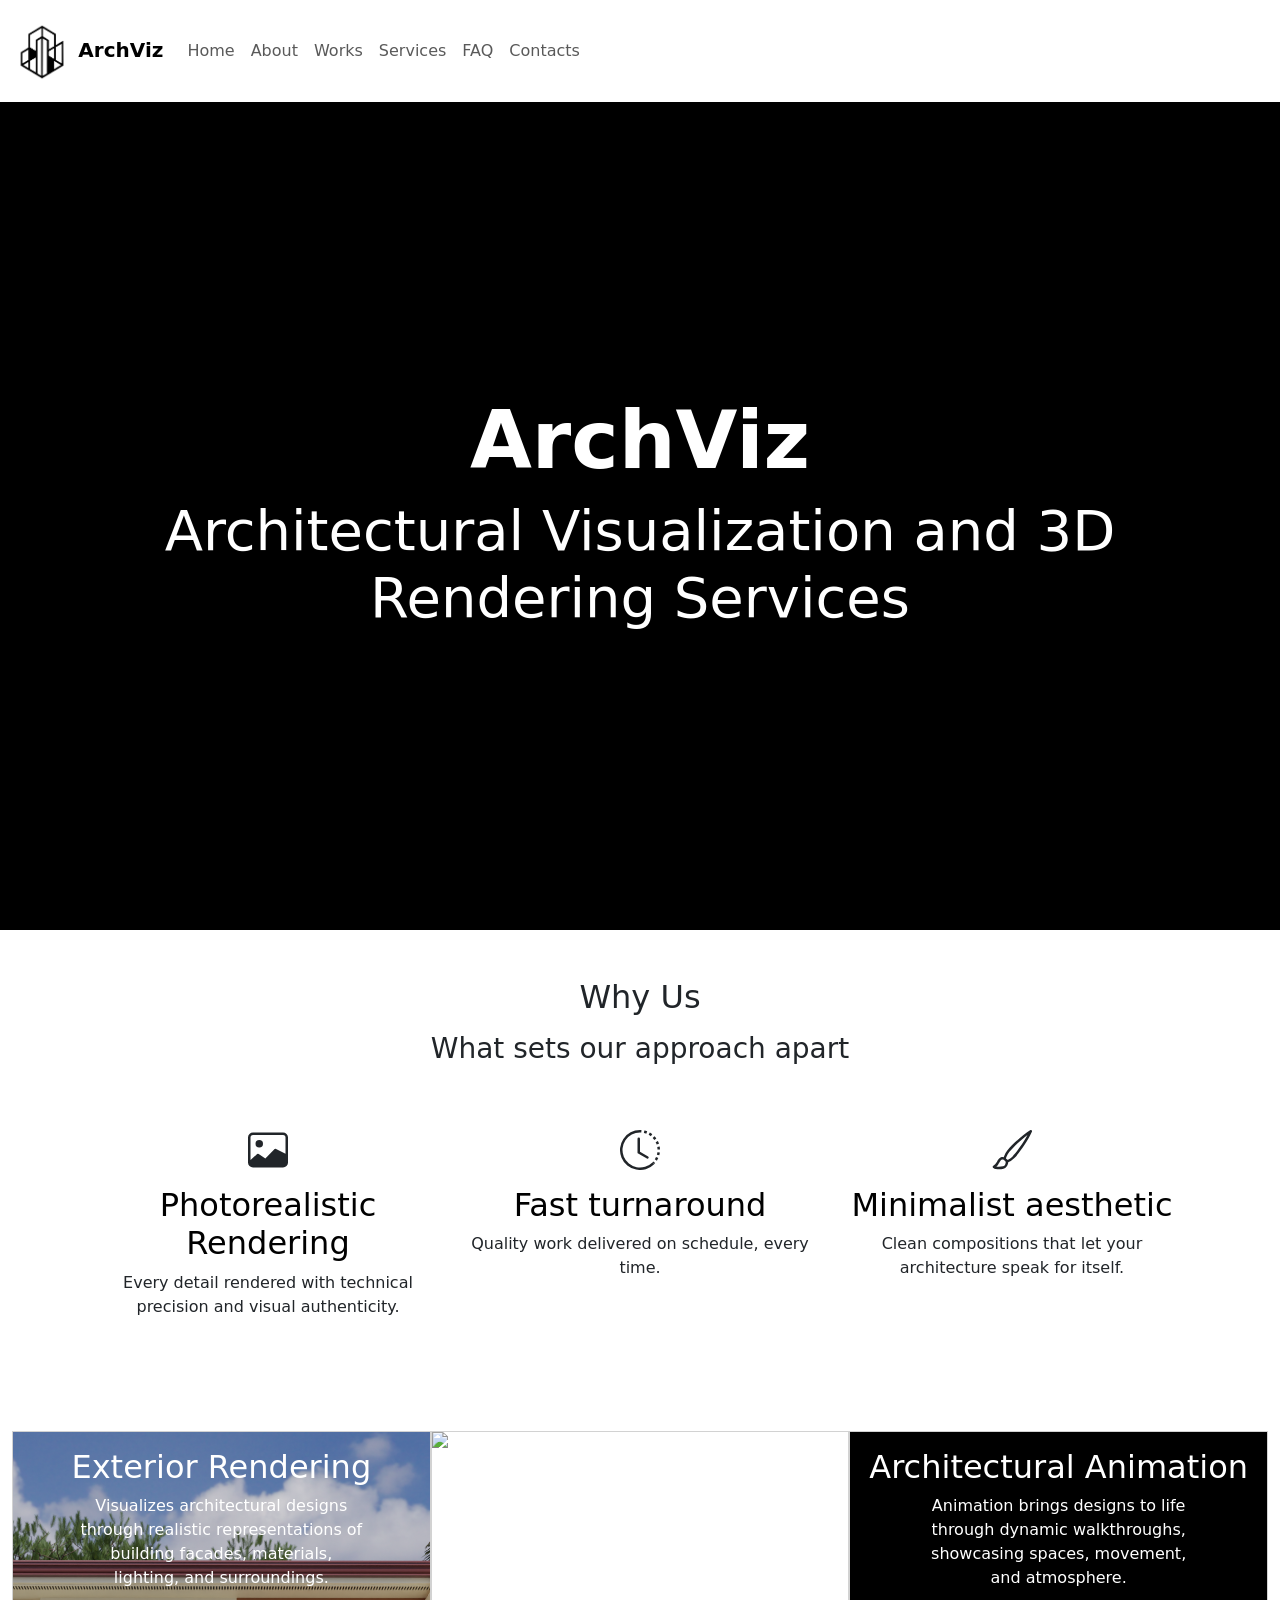
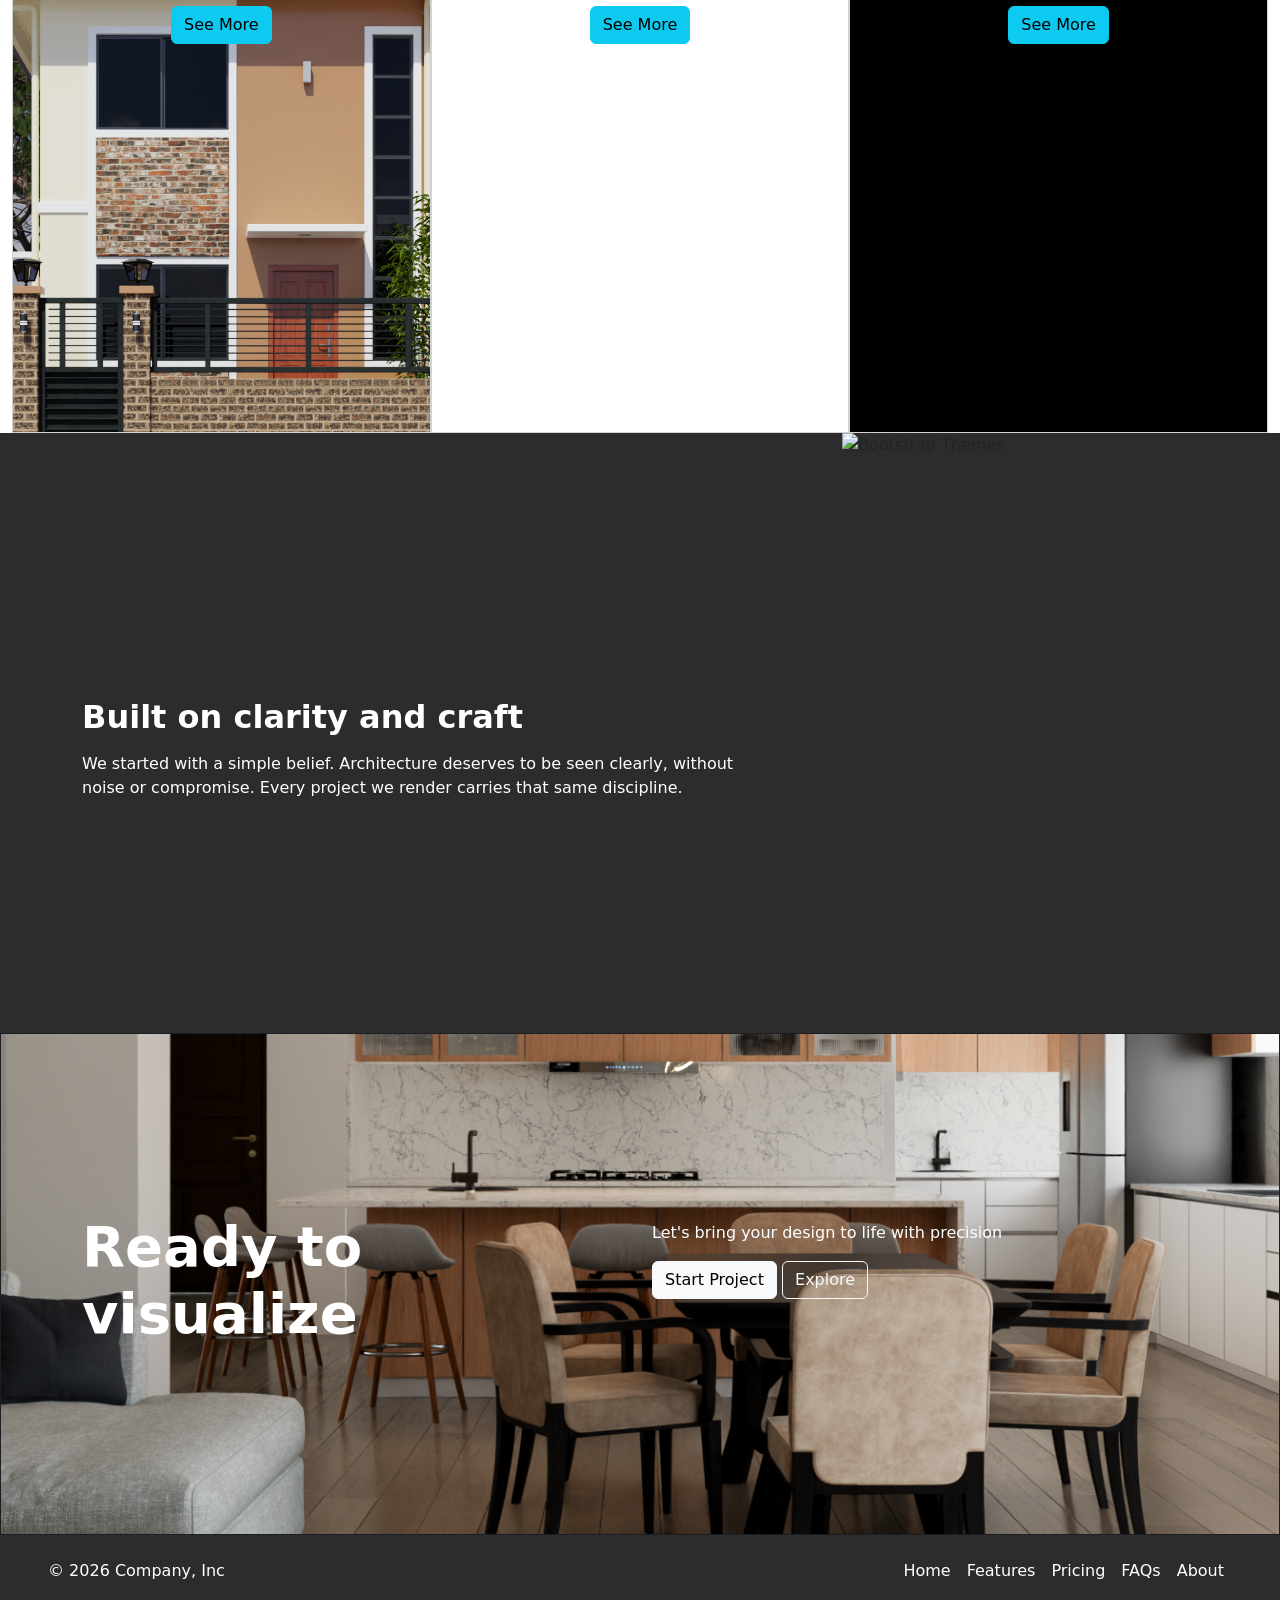
==== commit 6e323009: "Add files via upload" ====
--- a/index.html
+++ b/index.html
@@ -146,7 +146,7 @@
       </div>
       <div class="col-lg-8 mt-sm-5 text-white">
         <h2 class="fw-bold mb-3">Built on clarity and craft</h2>
-        <p>We started with a simple belief. Architecture deserves to be seen clearly, without noise or compromise. Every project we render carries that same discipline.</p>
+        <p class="me-5">We started with a simple belief. Architecture deserves to be seen clearly, without noise or compromise. Every project we render carries that same discipline.</p>
       </div>
     </div>
   </div>
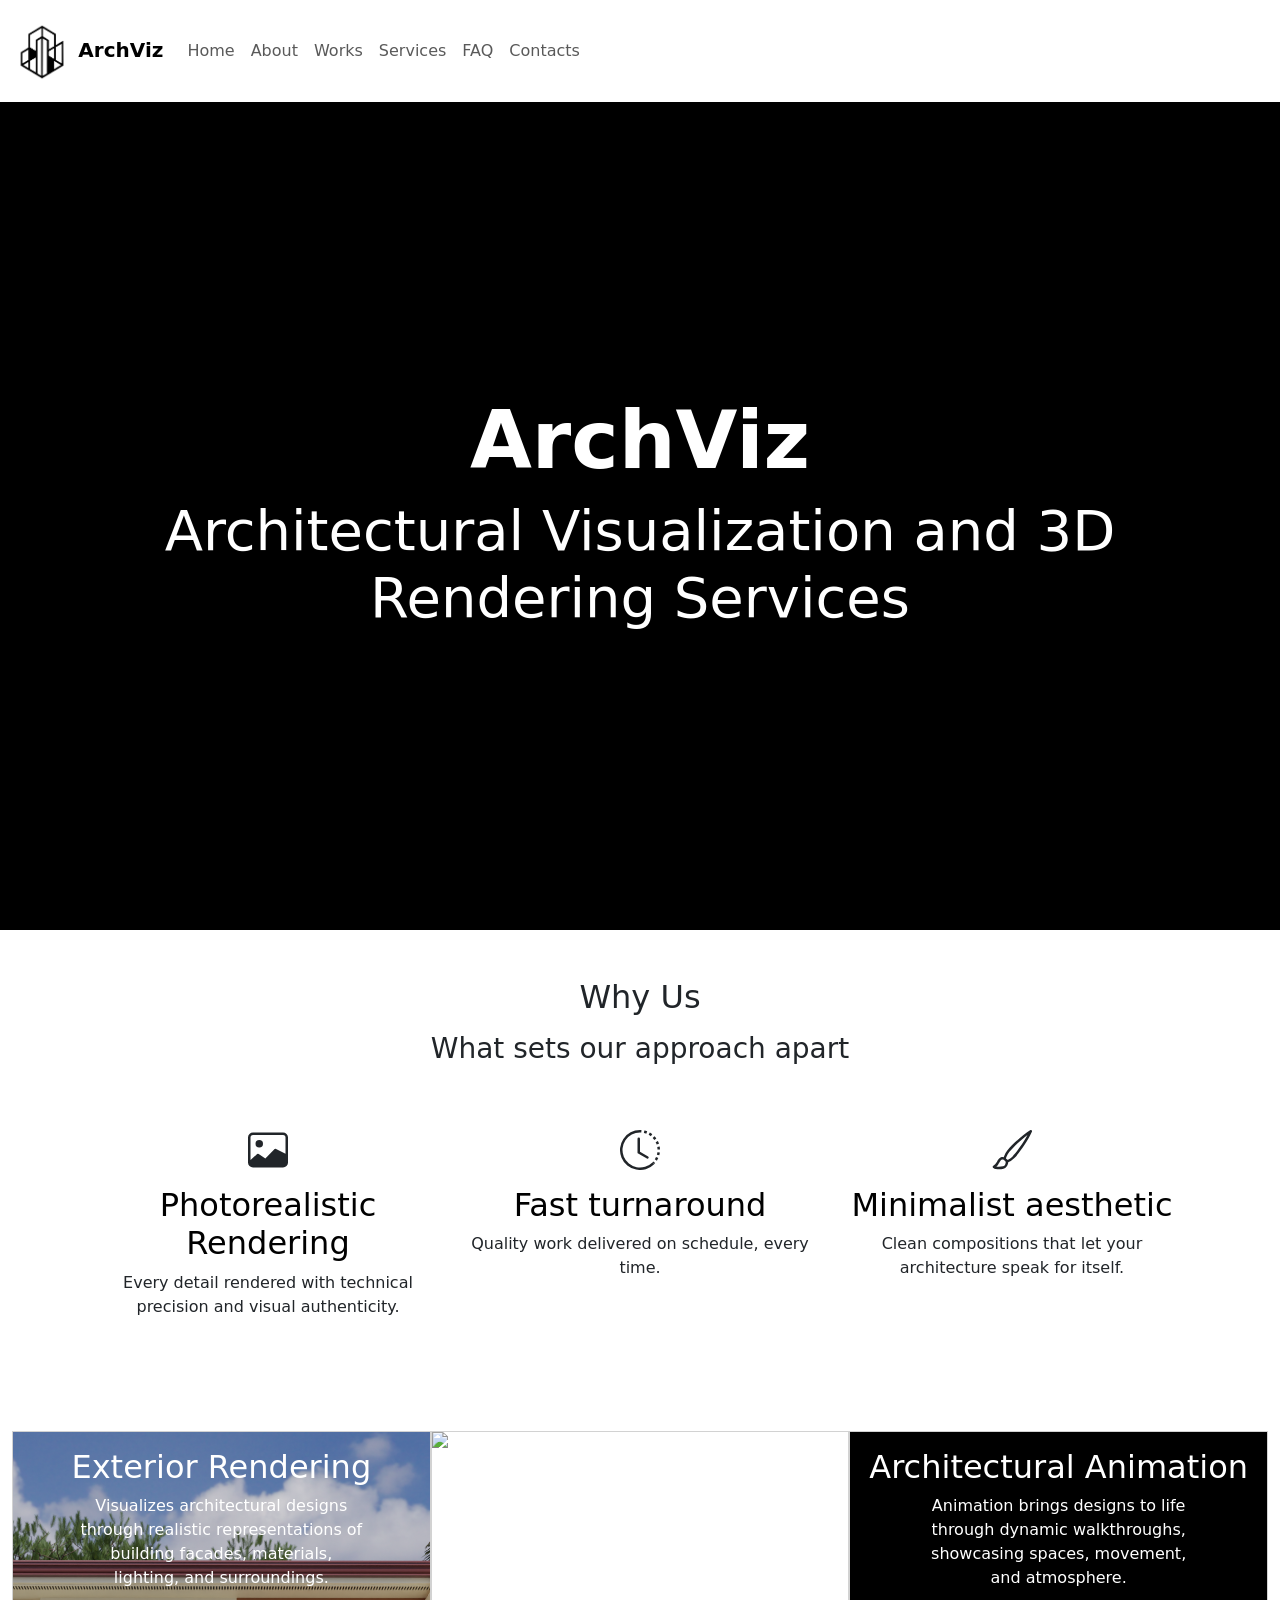
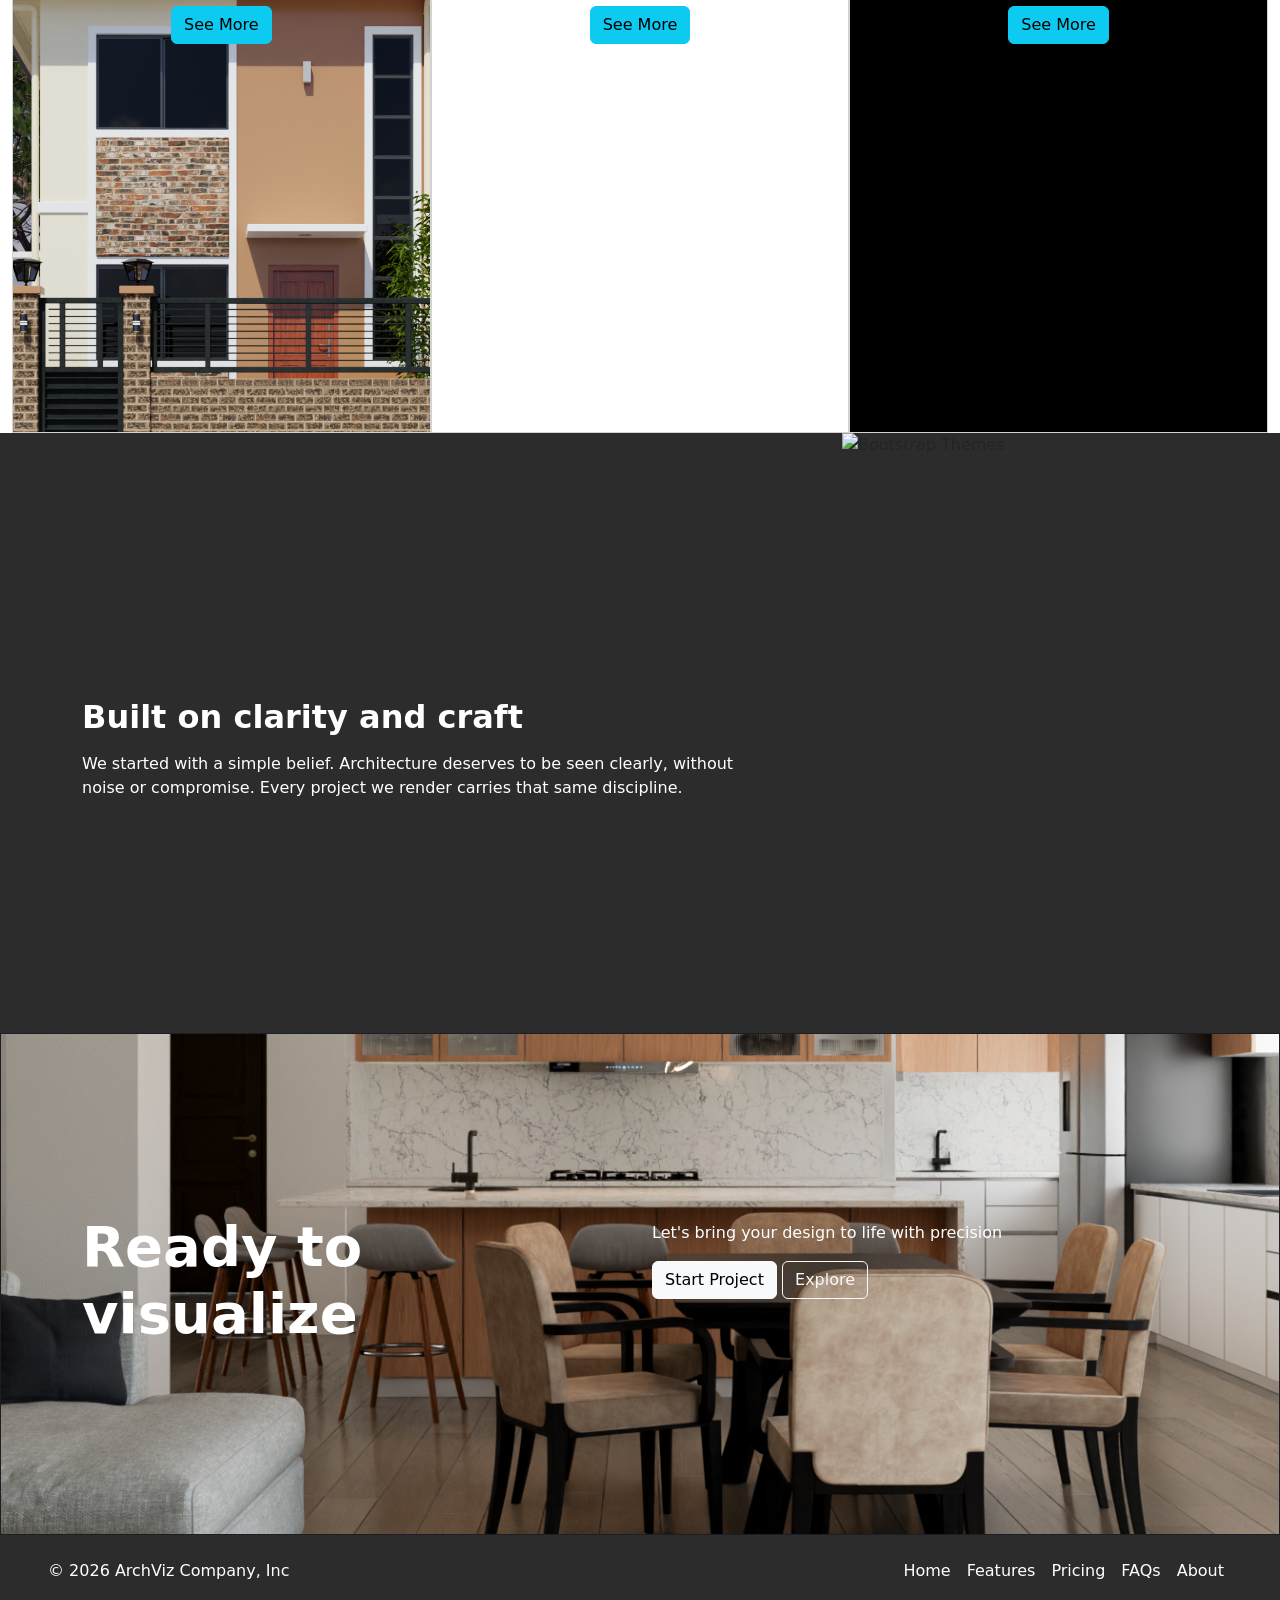
==== commit 6d34ee9e: "Update index.html" ====
--- a/index.html
+++ b/index.html
@@ -176,7 +176,7 @@
 
 <section id="footer" class="dark-bg">
   <footer class="d-flex flex-wrap justify-content-between align-items-center py-3 my-0 mx-5">
-    <p class="col-md-4 mb-0 text-white">© 2026 Company, Inc</p>
+    <p class="col-md-4 mb-0 text-white">© 2026 ArchViz Company, Inc</p>
     <ul class="nav col-md-4 justify-content-end">
       <li class="nav-item">
         <a href="#" class="nav-link px-2 text-white ">Home</a>
@@ -197,4 +197,4 @@
 
 <script src="https://cdn.jsdelivr.net/npm/bootstrap@5.3.8/dist/js/bootstrap.bundle.min.js" integrity="sha384-FKyoEForCGlyvwx9Hj09JcYn3nv7wiPVlz7YYwJrWVcXK/BmnVDxM+D2scQbITxI" crossorigin="anonymous"></script>
 </body>
-</html>+</html>
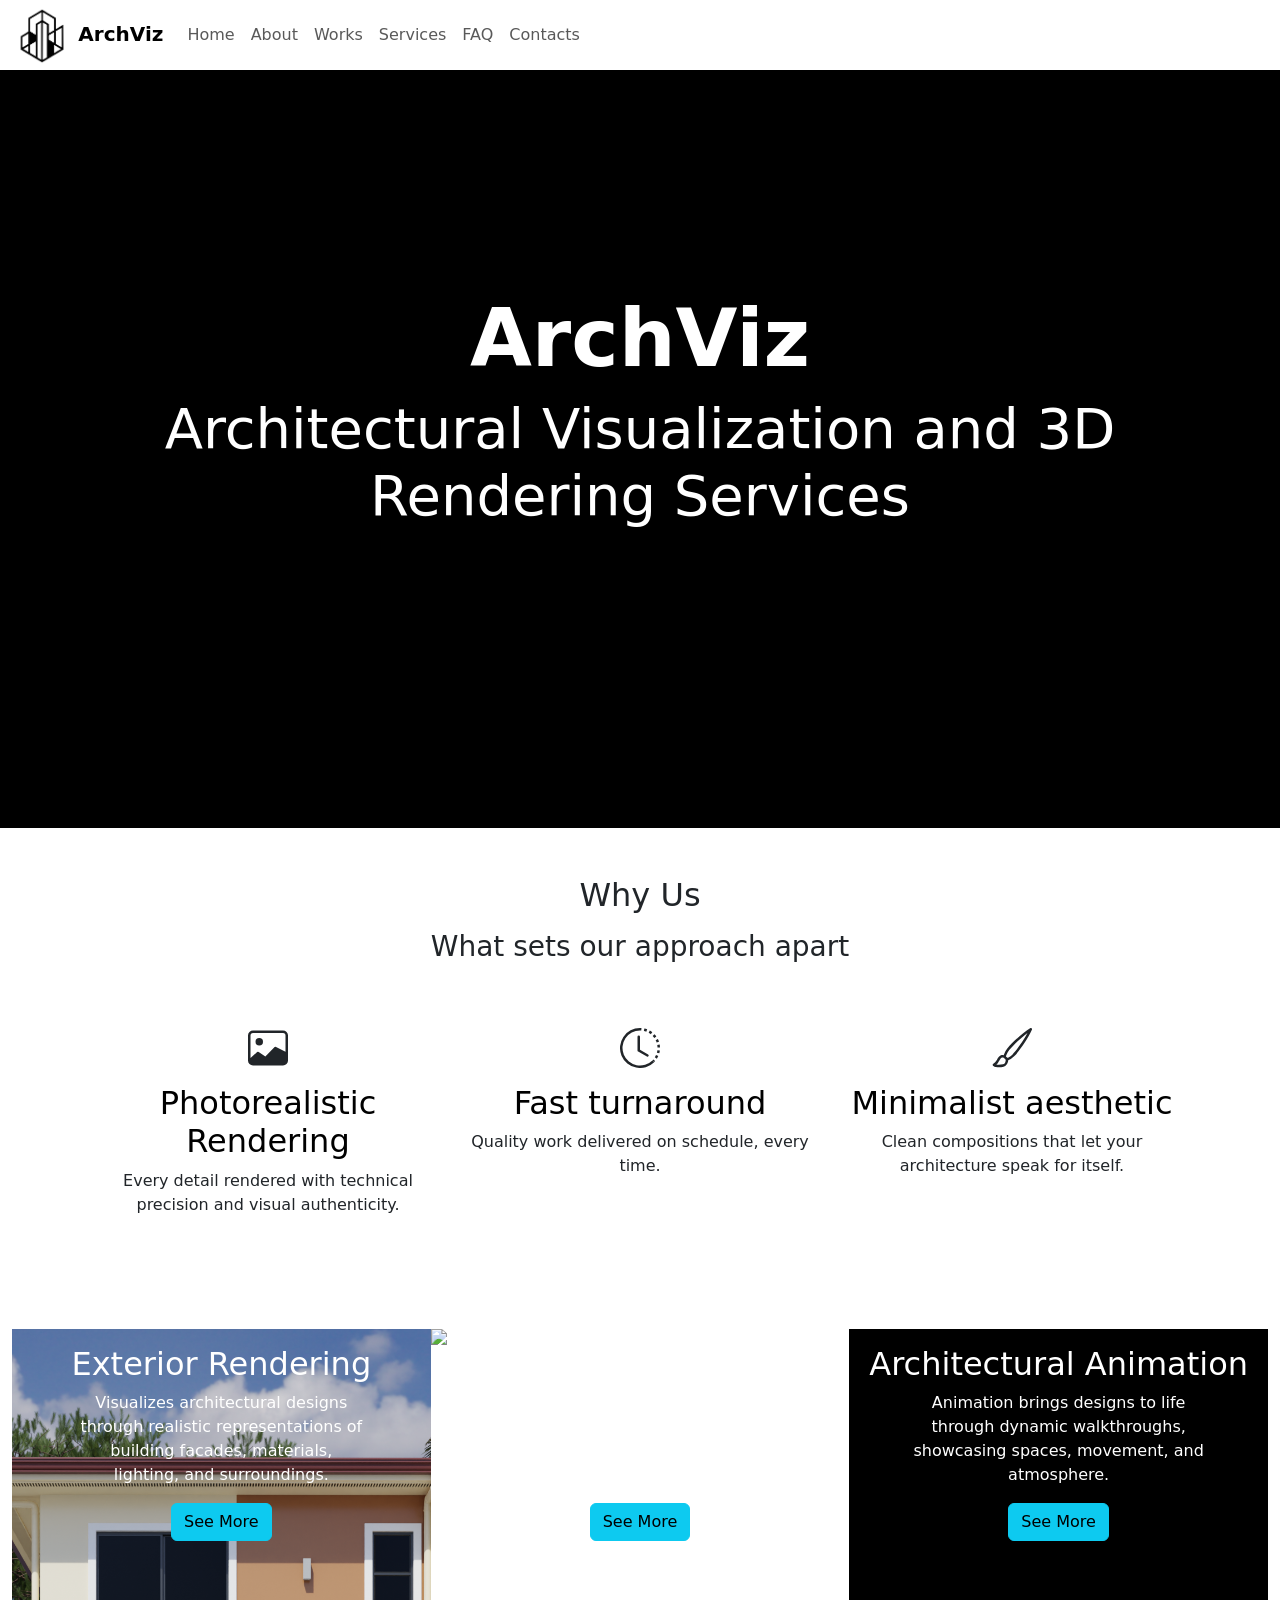
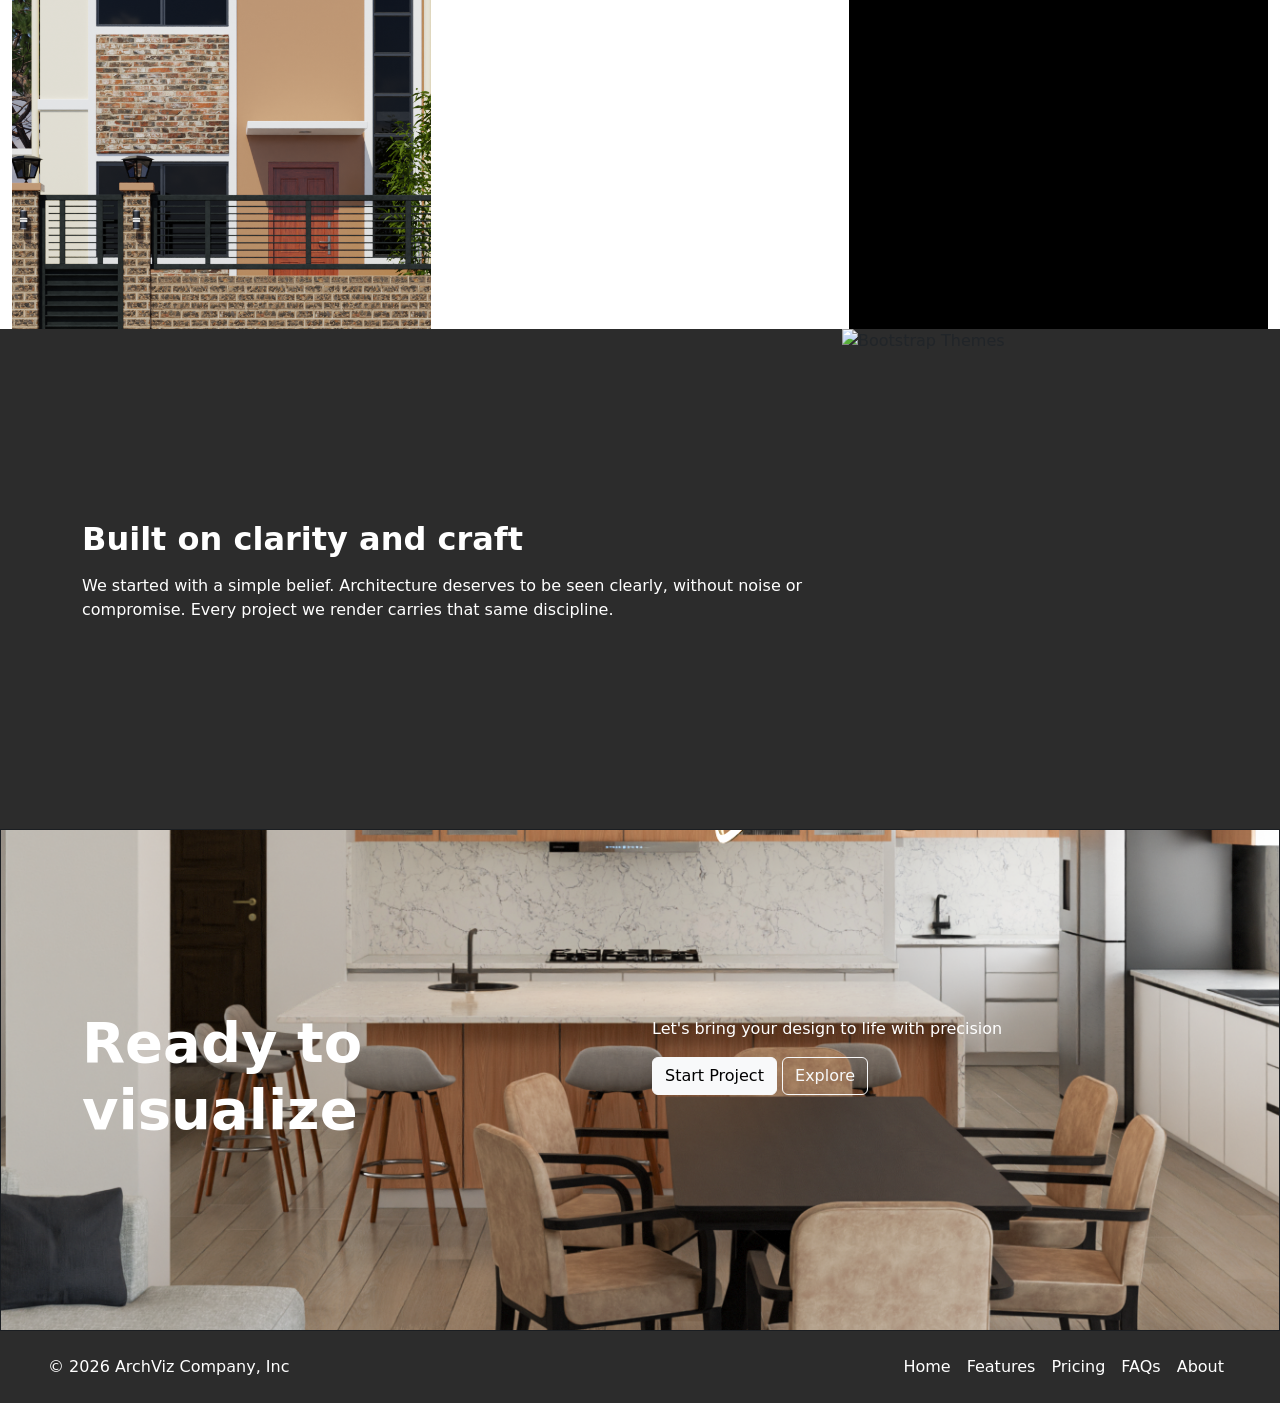
==== commit 366e7412: "Add files via upload" ====
--- a/index.html
+++ b/index.html
@@ -19,10 +19,9 @@
     </div>
   </div>
 
-<!-- Demo navbar -->
-<section class="navbar">
-<nav class="navbar navbar-expand-lg">
-  <div class="container-fluid">
+<!-- Navbar -->
+<nav class="navbar navbar-expand-md fixed-top bg-white py-0">
+  <div class="container-fluid ">
     <a class="navbar-brand" href="#"> <img src="./images/logo.png" alt="" height="60px"> <b>ArchViz</b></a>
     <button class="navbar-toggler" type="button" data-bs-toggle="collapse" data-bs-target="#navbarSupportedContent" aria-controls="navbarSupportedContent" aria-expanded="false" aria-label="Toggle navigation">
       <span class="navbar-toggler-icon"></span>
@@ -39,12 +38,11 @@
     </div>
   </div>
 </nav>
-</section>
 <!-- End -->
 
 
 <!-- Background video -->
-<section class="hero-header">
+<section id="hero-header">
 <div class="video-background-holder">
   <div class="video-background-overlay"></div>
   <video playsinline="playsinline" autoplay="autoplay" muted="muted" loop="loop">
@@ -62,91 +60,91 @@
 </section>
 <!-- End -->
 
-<section class="benifits-section">
-<div class="container px-4 py-5" id="featured-3" bis_skin_checked="1">
-  <h2 class="pb-2 text-center">Why Us</h2>
-  <h3 class="pb-2 text-center">What sets our approach apart</h3>
-  <div class="row g-4 py-5 row-cols-1 row-cols-lg-3 text-center" bis_skin_checked="1">
-    <div class="feature col" bis_skin_checked="1">
-      <div class="feature-icon d-inline-flex align-items-center justify-content-center text-bg-white bg-gradient fs-2 mb-3" bis_skin_checked="1">
-        <svg xmlns="http://www.w3.org/2000/svg" width="40" height="40" fill="currentColor" class="bi bi-image" viewBox="0 0 16 16">
-          <path d="M6.002 5.5a1.5 1.5 0 1 1-3 0 1.5 1.5 0 0 1 3 0"/>
-          <path d="M2.002 1a2 2 0 0 0-2 2v10a2 2 0 0 0 2 2h12a2 2 0 0 0 2-2V3a2 2 0 0 0-2-2zm12 1a1 1 0 0 1 1 1v6.5l-3.777-1.947a.5.5 0 0 0-.577.093l-3.71 3.71-2.66-1.772a.5.5 0 0 0-.63.062L1.002 12V3a1 1 0 0 1 1-1z"/>
-        </svg>
+<section id="benifits">
+  <div class="container px-4 py-5" id="featured-3" bis_skin_checked="1">
+    <h2 class="pb-2 text-center">Why Us</h2>
+    <h3 class="pb-2 text-center">What sets our approach apart</h3>
+    <div class="row g-4 py-5 row-cols-1 row-cols-lg-3 text-center" bis_skin_checked="1">
+      <div class="feature col" bis_skin_checked="1">
+        <div class="feature-icon d-inline-flex align-items-center justify-content-center text-bg-white bg-gradient fs-2 mb-3" bis_skin_checked="1">
+          <svg xmlns="http://www.w3.org/2000/svg" width="40" height="40" fill="currentColor" class="bi bi-image" viewBox="0 0 16 16">
+            <path d="M6.002 5.5a1.5 1.5 0 1 1-3 0 1.5 1.5 0 0 1 3 0"/>
+            <path d="M2.002 1a2 2 0 0 0-2 2v10a2 2 0 0 0 2 2h12a2 2 0 0 0 2-2V3a2 2 0 0 0-2-2zm12 1a1 1 0 0 1 1 1v6.5l-3.777-1.947a.5.5 0 0 0-.577.093l-3.71 3.71-2.66-1.772a.5.5 0 0 0-.63.062L1.002 12V3a1 1 0 0 1 1-1z"/>
+          </svg>
+        </div>
+        <h3 class="fs-2 text-body-emphasis">Photorealistic Rendering</h3>
+        <p>Every detail rendered with technical precision and visual authenticity.</p>
       </div>
-      <h3 class="fs-2 text-body-emphasis">Photorealistic Rendering</h3>
-      <p>Every detail rendered with technical precision and visual authenticity.</p>
-    </div>
-    <div class="feature col" bis_skin_checked="1">
-      <div class="feature-icon d-inline-flex align-items-center justify-content-center text-bg-white bg-gradient fs-2 mb-3" bis_skin_checked="1">
-        <svg xmlns="http://www.w3.org/2000/svg" width="40" height="40" fill="currentColor" class="bi bi-clock-history" viewBox="0 0 16 16">
-          <path d="M8.515 1.019A7 7 0 0 0 8 1V0a8 8 0 0 1 .589.022zm2.004.45a7 7 0 0 0-.985-.299l.219-.976q.576.129 1.126.342zm1.37.71a7 7 0 0 0-.439-.27l.493-.87a8 8 0 0 1 .979.654l-.615.789a7 7 0 0 0-.418-.302zm1.834 1.79a7 7 0 0 0-.653-.796l.724-.69q.406.429.747.91zm.744 1.352a7 7 0 0 0-.214-.468l.893-.45a8 8 0 0 1 .45 1.088l-.95.313a7 7 0 0 0-.179-.483m.53 2.507a7 7 0 0 0-.1-1.025l.985-.17q.1.58.116 1.17zm-.131 1.538q.05-.254.081-.51l.993.123a8 8 0 0 1-.23 1.155l-.964-.267q.069-.247.12-.501m-.952 2.379q.276-.436.486-.908l.914.405q-.24.54-.555 1.038zm-.964 1.205q.183-.183.35-.378l.758.653a8 8 0 0 1-.401.432z"/>
-          <path d="M8 1a7 7 0 1 0 4.95 11.95l.707.707A8.001 8.001 0 1 1 8 0z"/>
-          <path d="M7.5 3a.5.5 0 0 1 .5.5v5.21l3.248 1.856a.5.5 0 0 1-.496.868l-3.5-2A.5.5 0 0 1 7 9V3.5a.5.5 0 0 1 .5-.5"/>
-        </svg>
+      <div class="feature col" bis_skin_checked="1">
+        <div class="feature-icon d-inline-flex align-items-center justify-content-center text-bg-white bg-gradient fs-2 mb-3" bis_skin_checked="1">
+          <svg xmlns="http://www.w3.org/2000/svg" width="40" height="40" fill="currentColor" class="bi bi-clock-history" viewBox="0 0 16 16">
+            <path d="M8.515 1.019A7 7 0 0 0 8 1V0a8 8 0 0 1 .589.022zm2.004.45a7 7 0 0 0-.985-.299l.219-.976q.576.129 1.126.342zm1.37.71a7 7 0 0 0-.439-.27l.493-.87a8 8 0 0 1 .979.654l-.615.789a7 7 0 0 0-.418-.302zm1.834 1.79a7 7 0 0 0-.653-.796l.724-.69q.406.429.747.91zm.744 1.352a7 7 0 0 0-.214-.468l.893-.45a8 8 0 0 1 .45 1.088l-.95.313a7 7 0 0 0-.179-.483m.53 2.507a7 7 0 0 0-.1-1.025l.985-.17q.1.58.116 1.17zm-.131 1.538q.05-.254.081-.51l.993.123a8 8 0 0 1-.23 1.155l-.964-.267q.069-.247.12-.501m-.952 2.379q.276-.436.486-.908l.914.405q-.24.54-.555 1.038zm-.964 1.205q.183-.183.35-.378l.758.653a8 8 0 0 1-.401.432z"/>
+            <path d="M8 1a7 7 0 1 0 4.95 11.95l.707.707A8.001 8.001 0 1 1 8 0z"/>
+            <path d="M7.5 3a.5.5 0 0 1 .5.5v5.21l3.248 1.856a.5.5 0 0 1-.496.868l-3.5-2A.5.5 0 0 1 7 9V3.5a.5.5 0 0 1 .5-.5"/>
+          </svg>
+        </div>
+        <h3 class="fs-2 text-body-emphasis">Fast turnaround</h3>
+        <p>Quality work delivered on schedule, every time.</p>
+
       </div>
-      <h3 class="fs-2 text-body-emphasis">Fast turnaround</h3>
-      <p>Quality work delivered on schedule, every time.</p>
-
-    </div>
-    <div class="feature col" bis_skin_checked="1">
-      <div class="feature-icon d-inline-flex align-items-center justify-content-center text-bg-whjite bg-gradient fs-2 mb-3" bis_skin_checked="1">
-        <svg xmlns="http://www.w3.org/2000/svg" width="40" height="40" fill="currentColor" class="bi bi-brush" viewBox="0 0 16 16">
-         <path d="M15.825.12a.5.5 0 0 1 .132.584c-1.53 3.43-4.743 8.17-7.095 10.64a6.1 6.1 0 0 1-2.373 1.534c-.018.227-.06.538-.16.868-.201.659-.667 1.479-1.708 1.74a8.1 8.1 0 0 1-3.078.132 4 4 0 0 1-.562-.135 1.4 1.4 0 0 1-.466-.247.7.7 0 0 1-.204-.288.62.62 0 0 1 .004-.443c.095-.245.316-.38.461-.452.394-.197.625-.453.867-.826.095-.144.184-.297.287-.472l.117-.198c.151-.255.326-.54.546-.848.528-.739 1.201-.925 1.746-.896q.19.012.348.048c.062-.172.142-.38.238-.608.261-.619.658-1.419 1.187-2.069 2.176-2.67 6.18-6.206 9.117-8.104a.5.5 0 0 1 .596.04M4.705 11.912a1.2 1.2 0 0 0-.419-.1c-.246-.013-.573.05-.879.479-.197.275-.355.532-.5.777l-.105.177c-.106.181-.213.362-.32.528a3.4 3.4 0 0 1-.76.861c.69.112 1.736.111 2.657-.12.559-.139.843-.569.993-1.06a3 3 0 0 0 .126-.75zm1.44.026c.12-.04.277-.1.458-.183a5.1 5.1 0 0 0 1.535-1.1c1.9-1.996 4.412-5.57 6.052-8.631-2.59 1.927-5.566 4.66-7.302 6.792-.442.543-.795 1.243-1.042 1.826-.121.288-.214.54-.275.72v.001l.575.575zm-4.973 3.04.007-.005zm3.582-3.043.002.001h-.002z"/>
-        /svg>
+      <div class="feature col" bis_skin_checked="1">
+        <div class="feature-icon d-inline-flex align-items-center justify-content-center text-bg-whjite bg-gradient fs-2 mb-3" bis_skin_checked="1">
+          <svg xmlns="http://www.w3.org/2000/svg" width="40" height="40" fill="currentColor" class="bi bi-brush" viewBox="0 0 16 16">
+           <path d="M15.825.12a.5.5 0 0 1 .132.584c-1.53 3.43-4.743 8.17-7.095 10.64a6.1 6.1 0 0 1-2.373 1.534c-.018.227-.06.538-.16.868-.201.659-.667 1.479-1.708 1.74a8.1 8.1 0 0 1-3.078.132 4 4 0 0 1-.562-.135 1.4 1.4 0 0 1-.466-.247.7.7 0 0 1-.204-.288.62.62 0 0 1 .004-.443c.095-.245.316-.38.461-.452.394-.197.625-.453.867-.826.095-.144.184-.297.287-.472l.117-.198c.151-.255.326-.54.546-.848.528-.739 1.201-.925 1.746-.896q.19.012.348.048c.062-.172.142-.38.238-.608.261-.619.658-1.419 1.187-2.069 2.176-2.67 6.18-6.206 9.117-8.104a.5.5 0 0 1 .596.04M4.705 11.912a1.2 1.2 0 0 0-.419-.1c-.246-.013-.573.05-.879.479-.197.275-.355.532-.5.777l-.105.177c-.106.181-.213.362-.32.528a3.4 3.4 0 0 1-.76.861c.69.112 1.736.111 2.657-.12.559-.139.843-.569.993-1.06a3 3 0 0 0 .126-.75zm1.44.026c.12-.04.277-.1.458-.183a5.1 5.1 0 0 0 1.535-1.1c1.9-1.996 4.412-5.57 6.052-8.631-2.59 1.927-5.566 4.66-7.302 6.792-.442.543-.795 1.243-1.042 1.826-.121.288-.214.54-.275.72v.001l.575.575zm-4.973 3.04.007-.005zm3.582-3.043.002.001h-.002z"/>
+          /svg>
+        </div>
+        <h3 class="fs-2 text-body-emphasis">Minimalist aesthetic</h3>
+        <p>Clean compositions that let your architecture speak for itself.</p>
       </div>
-      <h3 class="fs-2 text-body-emphasis">Minimalist aesthetic</h3>
-      <p>Clean compositions that let your architecture speak for itself.</p>
     </div>
   </div>
-</div>
 </section>
 
-
 <section id="features-list">
-<div class="container-fluid">
-    <div class="row no-padding mt-0">
-      <div class="card rounded-0 text-white col-lg-4">
-        <img src="./images/exterior_01.png" class="card-img" alt="...">
-        <div class="card-img-overlay d-flex flex-column justify-content-start align-items-center">
-          <h2 class="card-title">Exterior Rendering</h2>
-          <p class="card-text px-0 px-sm-3 px-xl-5">Visualizes architectural designs through realistic representations of building facades, materials, lighting, and surroundings.</p>
-          <button type="button" class="btn btn-info">See More</button>
+  <div class="container-fluid">
+      <div class="row no-padding mt-0">
+        <div class="card border-0 text-white col-lg-4 col-sm-12">
+          <img src="./images/exterior_01.png" class="card-img" alt="...">
+          <div class="card-img-overlay d-flex flex-column justify-content-start align-items-center">
+            <h2 class="card-title">Exterior Rendering</h2>
+            <p class="card-text px-0 px-sm-3 px-xl-5">Visualizes architectural designs through realistic representations of building facades, materials, lighting, and surroundings.</p>
+            <button type="button" class="btn btn-info">See More</button>
+          </div>
+        </div>
+        <div class="card border-0 text-white col-lg-4 col-sm-12">
+          <img src="./images/interior_01.png" class="card-img" alt="...">
+          <div class="card-img-overlay d-flex flex-column justify-content-start align-items-center">
+            <h2 class="card-title">Interior Rendering</h2>
+            <p class="card-text px-0 px-sm-3 px-xl-5">Transforms design concepts into realistic visuals, showcasing layout, lighting, materials, and overall ambiance.</p>
+            <button type="button" class="btn btn-info">See More</button>
+          </div>
+        </div>
+        <div class="card border-0 text-white col-lg-4 col-sm-12">
+          <div class="video-background-holder1 card-img">
+            <video playsinline="playsinline" autoplay="autoplay" muted="muted" loop="loop">
+                  <source src="./videos/animation.mp4" type="video/mp4">
+              </video>
+          </div>
+          <div class="card-img-overlay d-flex flex-column justify-content-start align-items-center">
+            <h2 class="card-title">Architectural Animation</h2>
+            <p class="card-text px-0 px-sm-3 px-xl-5">Animation brings designs to life through dynamic walkthroughs, showcasing spaces, movement, and atmosphere.</p>
+            <button type="button" class="btn btn-info">See More</button>
+          </div>
         </div>
       </div>
-      <div class="card rounded-0 text-white col-lg-4">
-        <img src="./images/interior_01.png" class="card-img" alt="...">
-        <div class="card-img-overlay d-flex flex-column justify-content-start align-items-center">
-          <h2 class="card-title">Interior Rendering</h2>
-          <p class="card-text px-0 px-sm-3 px-xl-5">Transforms design concepts into realistic visuals, showcasing layout, lighting, materials, and overall ambiance.</p>
-          <button type="button" class="btn btn-info">See More</button>
-        </div>
-      </div>
-      <div class="card rounded-0 text-white col-lg-4">
-        <div class="video-background-holder1 card-img">
-          <video playsinline="playsinline" autoplay="autoplay" muted="muted" loop="loop">
-                <source src="./videos/animation.mp4" type="video/mp4">
-            </video>
-        </div>
-        <div class="card-img-overlay d-flex flex-column justify-content-start align-items-center">
-          <h2 class="card-title">Architectural Animation</h2>
-          <p class="card-text px-0 px-sm-3 px-xl-5">Animation brings designs to life through dynamic walkthroughs, showcasing spaces, movement, and atmosphere.</p>
-          <button type="button" class="btn btn-info">See More</button>
-        </div>
-      </div>
-    </div>
-</div>
+  </div>
 </section>
 
 <section id="about-section" class="dark-bg">
   <div class="container col-xl-12">
-    <div class="row flex-lg-row-reverse align-items-center">
-      <div class="col-10 col-sm-8 col-lg-4">
-        <img src="./images/about_section.png" class="d-block mx-lg-auto img-fluid" alt="Bootstrap Themes" style="height: 600px; width: 100%; object-fit: cover;">
+    <div class="row flex-lg-row-reverse align-items-center d-flex justify-content-center justify-content-md-start">
+      <div class="col-8 col-sm-8 col-lg-4">
+        <img src="./images/about_section.png" class="img-fluid d-none d-md-block" alt="Bootstrap Themes" style="height: 500px; width: 100%; object-fit: cover;">
+        <img src="./images/about_section.png" class="img-fluid d-md-none" alt="Bootstrap Themes" style="height: 300px; width: 100%; object-fit: cover;">
       </div>
-      <div class="col-lg-8 mt-sm-5 text-white">
-        <h2 class="fw-bold mb-3">Built on clarity and craft</h2>
-        <p class="me-5">We started with a simple belief. Architecture deserves to be seen clearly, without noise or compromise. Every project we render carries that same discipline.</p>
+      <div class="col-lg-8 mt-3 mt-lg-0 text-white">
+        <h2 class="fw-bold mb-3 d-flex justify-content-center justify-content-md-start">Built on clarity and craft</h2>
+        <p class="d-flex justify-content-center justify-content-md-start">We started with a simple belief. Architecture deserves to be seen clearly, without noise or compromise. Every project we render carries that same discipline.</p>
       </div>
     </div>
   </div>
@@ -197,4 +195,4 @@
 
 <script src="https://cdn.jsdelivr.net/npm/bootstrap@5.3.8/dist/js/bootstrap.bundle.min.js" integrity="sha384-FKyoEForCGlyvwx9Hj09JcYn3nv7wiPVlz7YYwJrWVcXK/BmnVDxM+D2scQbITxI" crossorigin="anonymous"></script>
 </body>
-</html>
+</html>
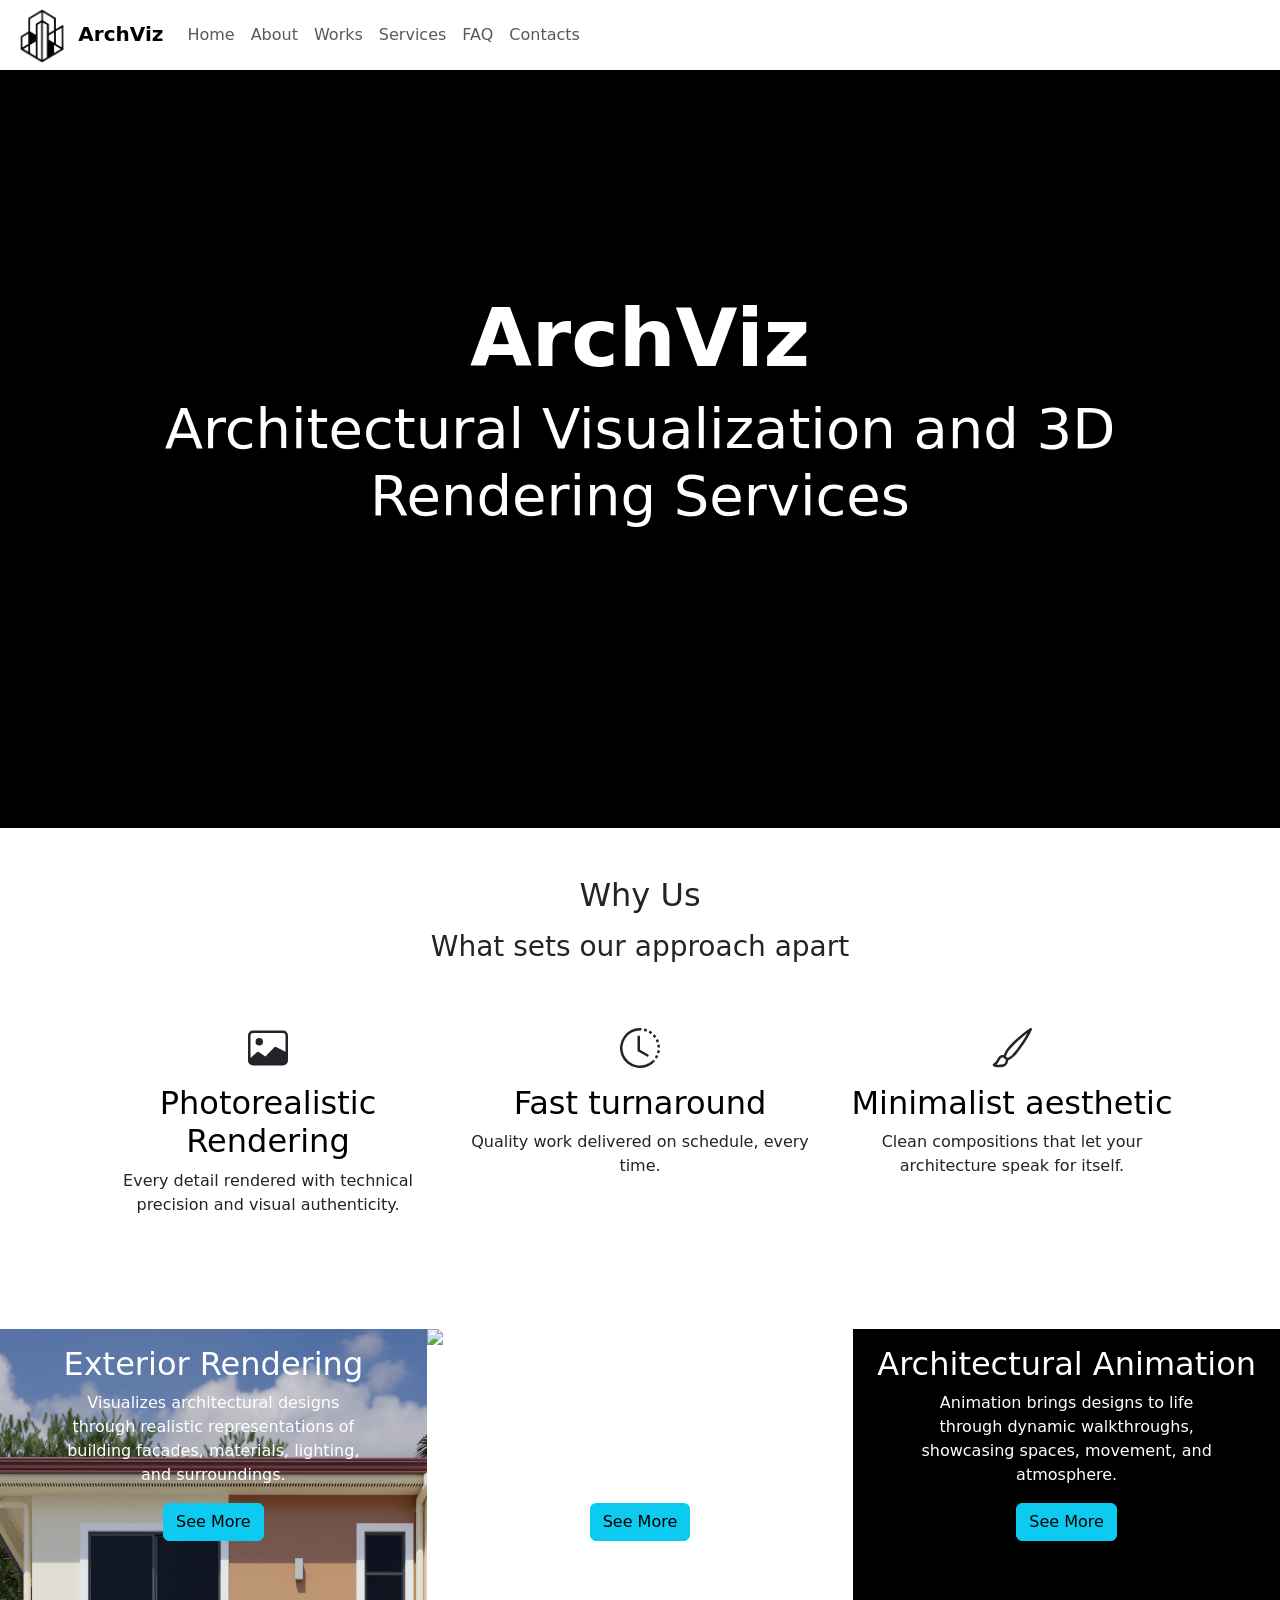
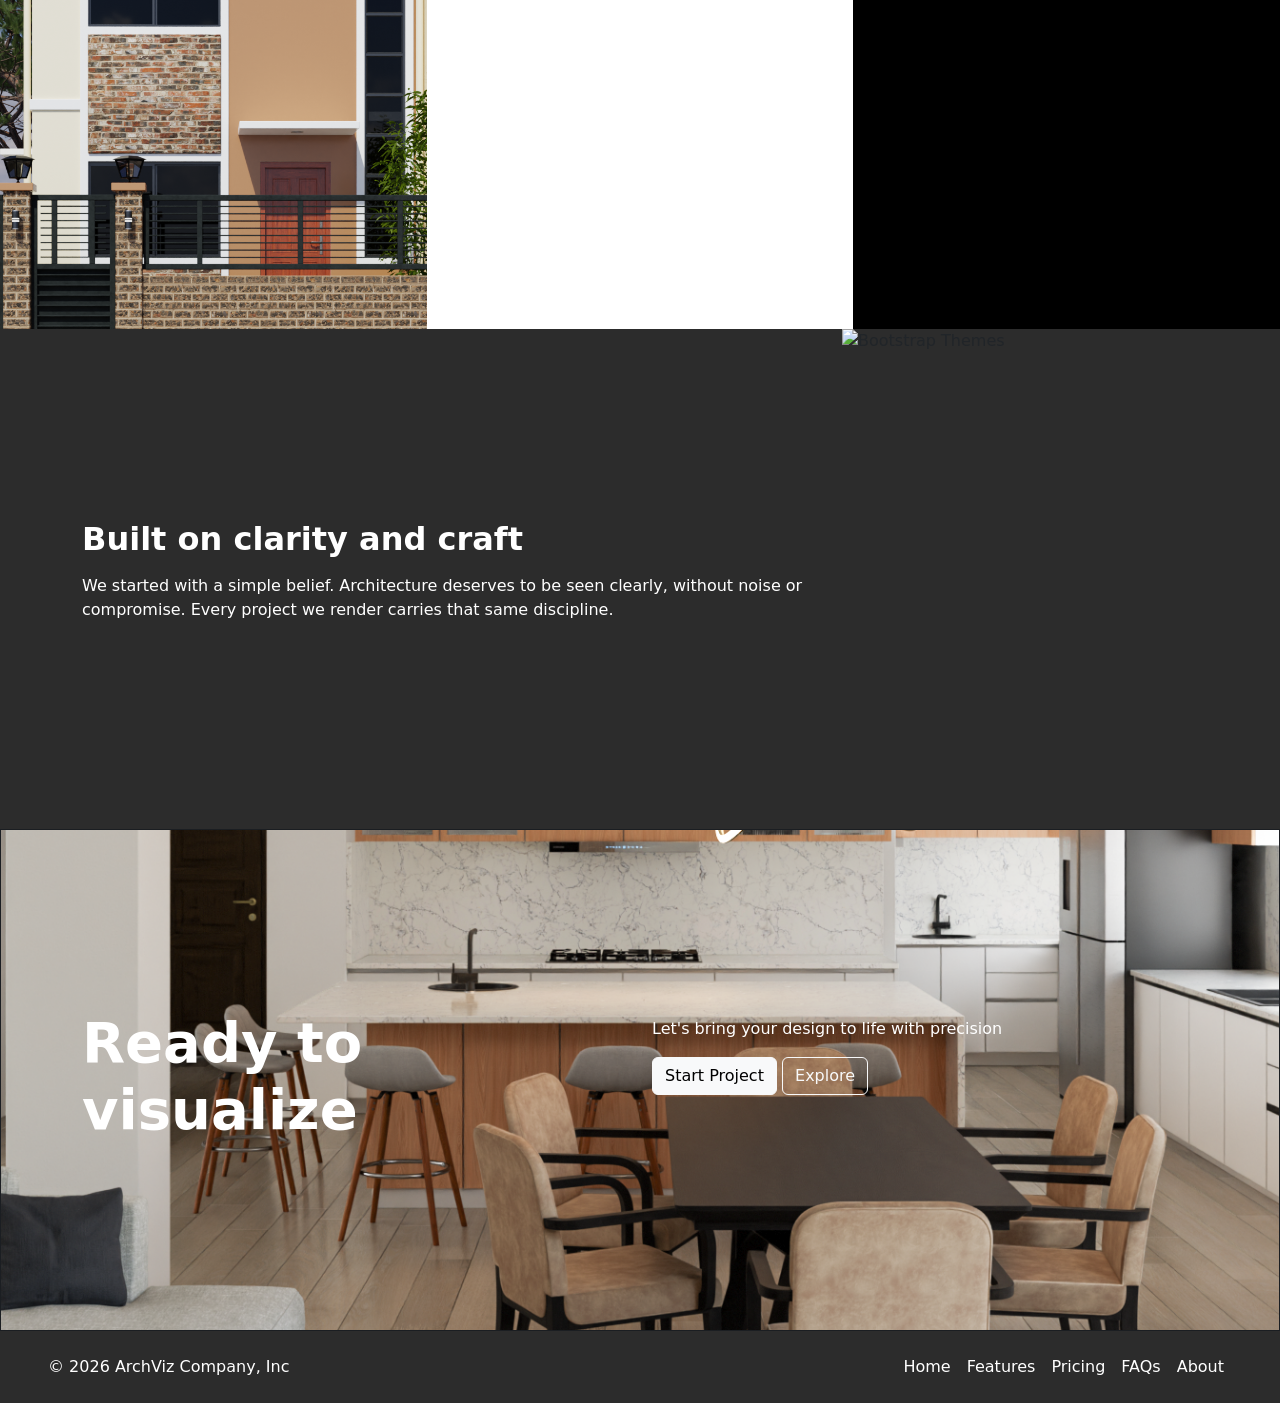
==== commit b3c43dee: "Add files via upload" ====
--- a/index.html
+++ b/index.html
@@ -101,7 +101,7 @@
 </section>
 
 <section id="features-list">
-  <div class="container-fluid">
+  <div class="container-fluid g-0">
       <div class="row no-padding mt-0">
         <div class="card border-0 text-white col-lg-4 col-sm-12">
           <img src="./images/exterior_01.png" class="card-img" alt="...">
